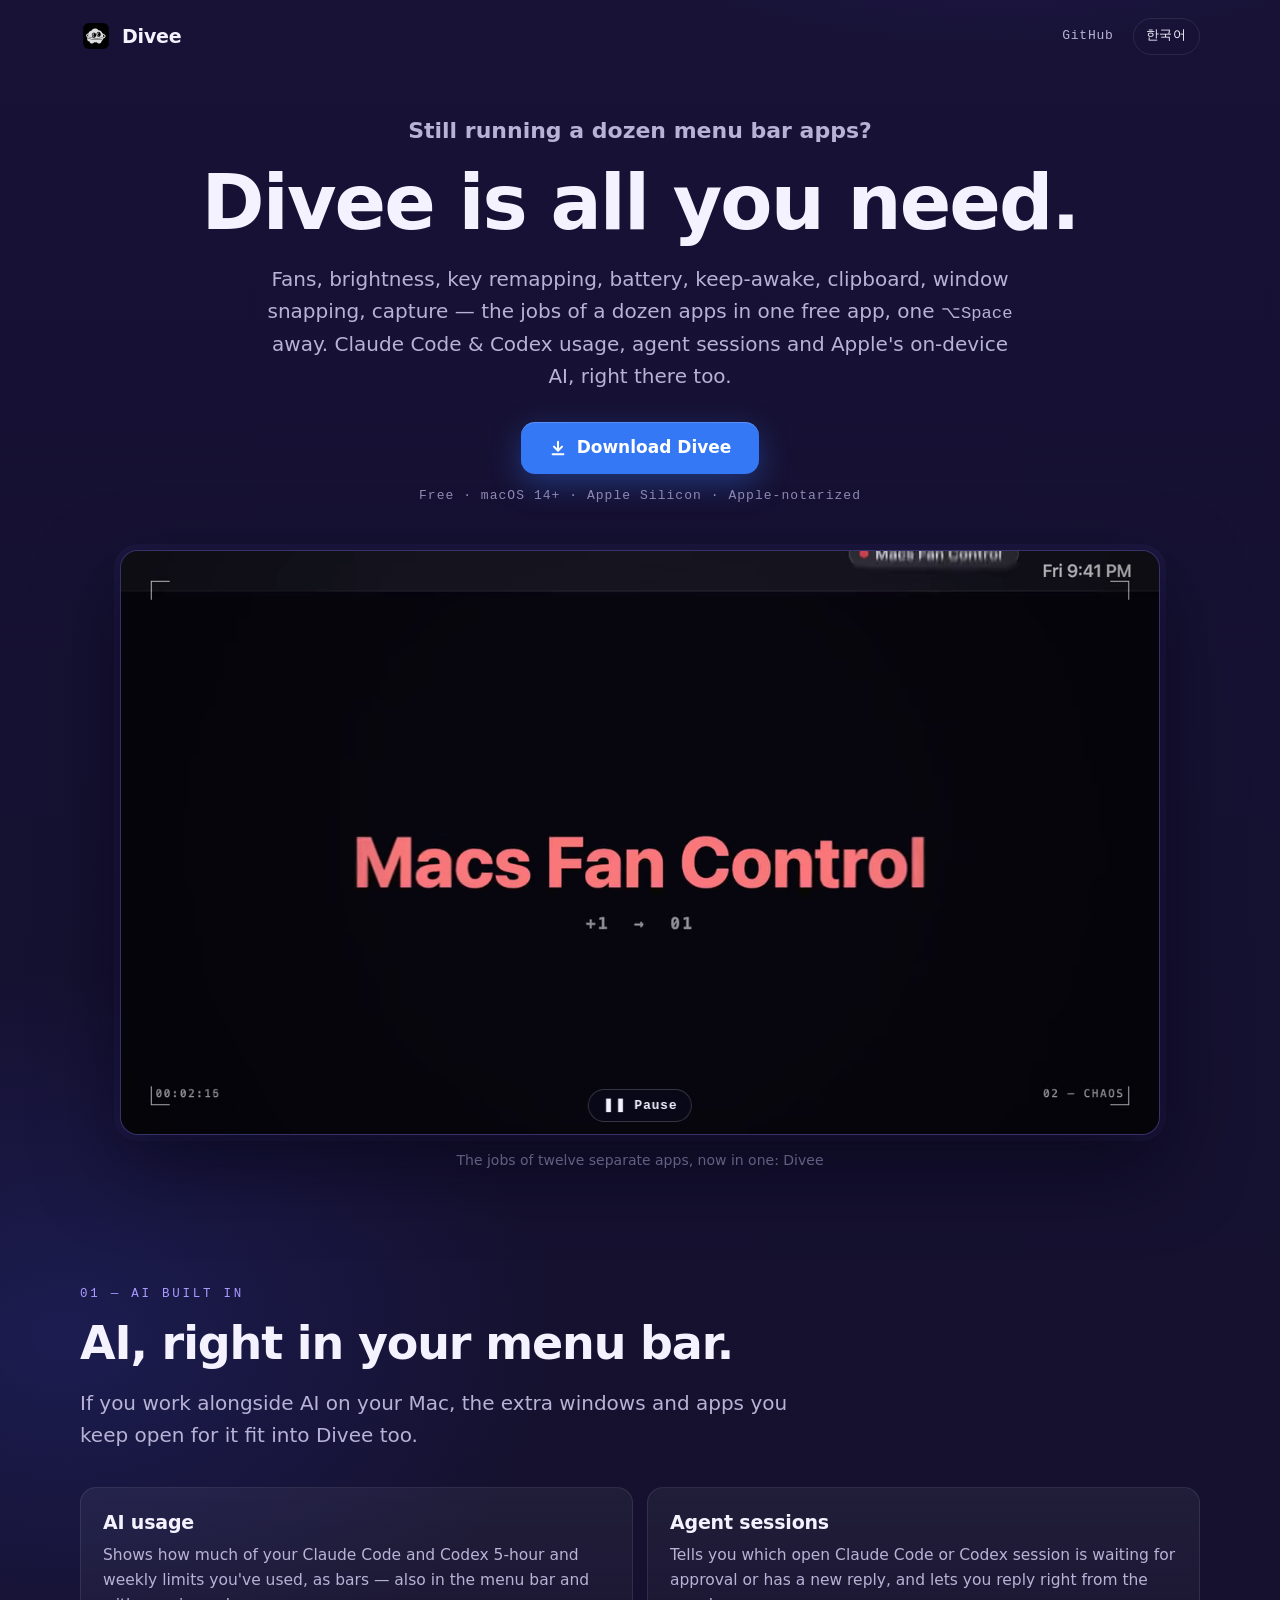
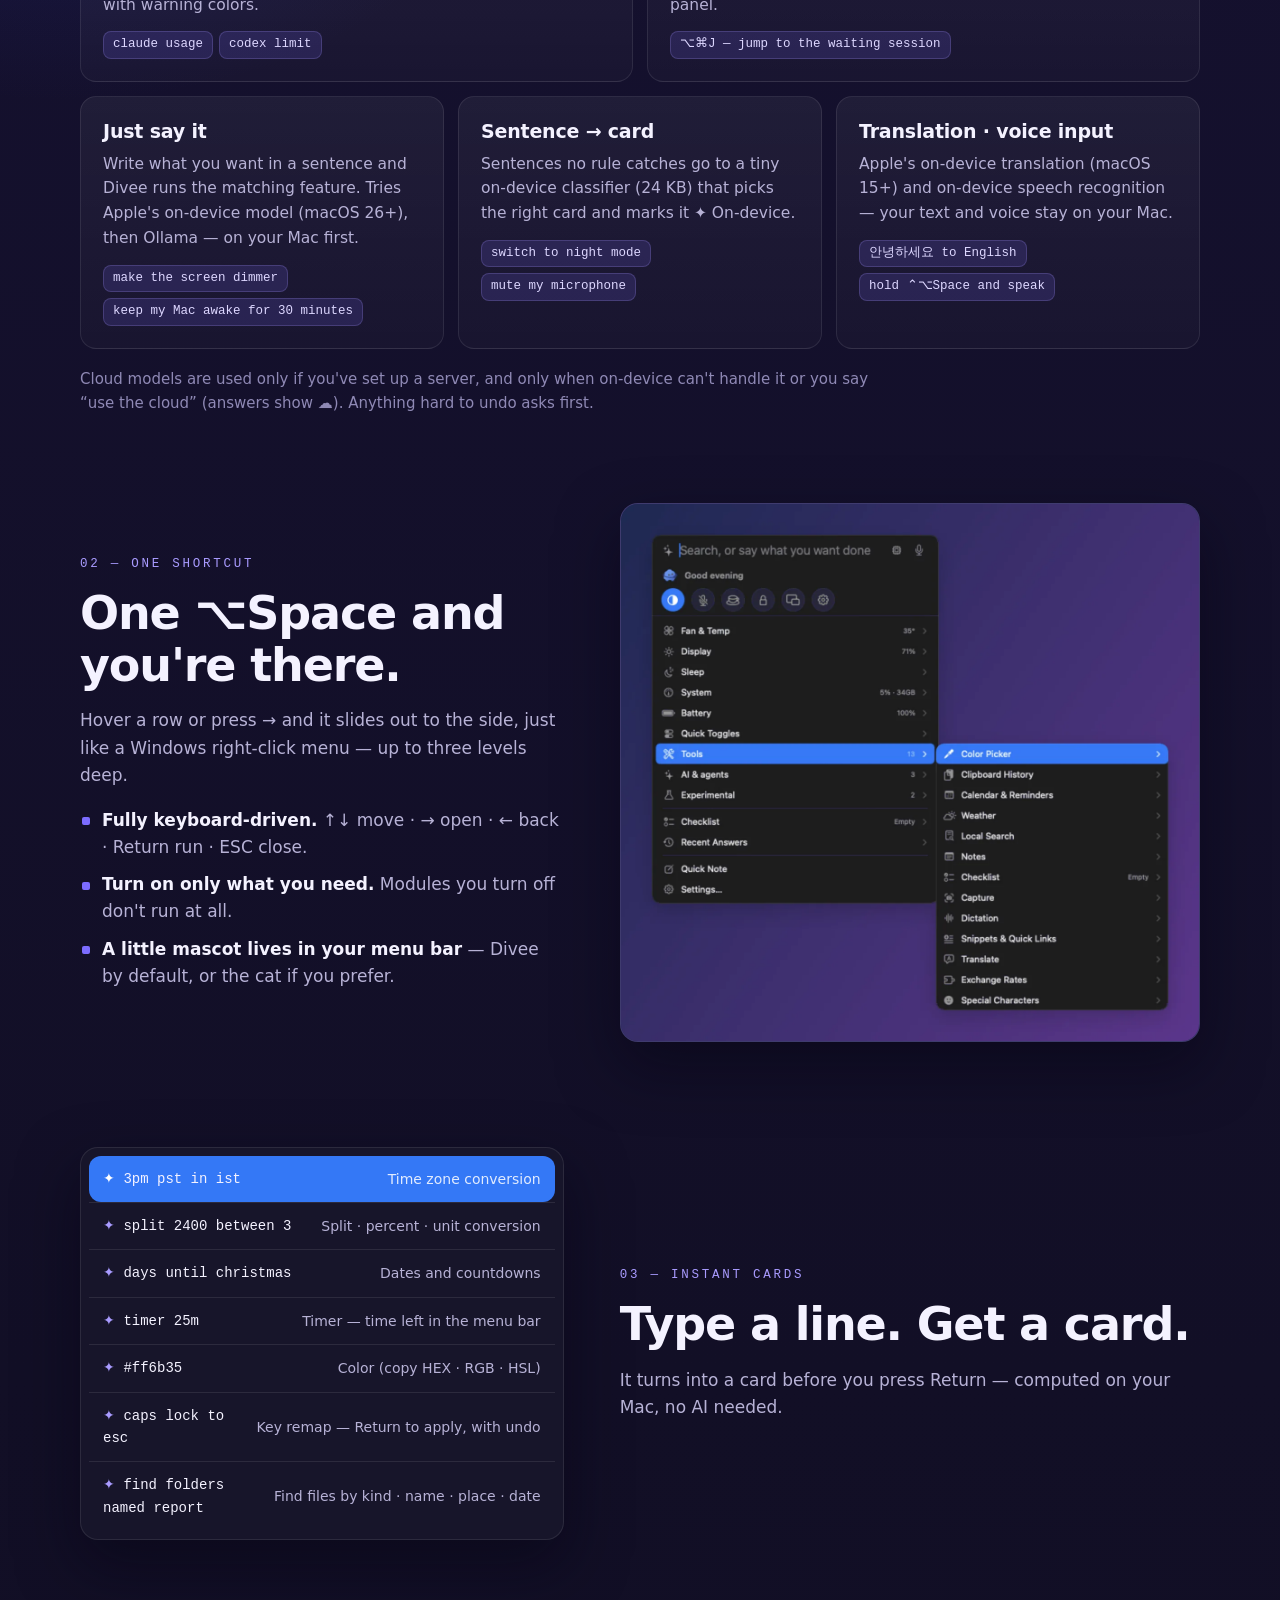
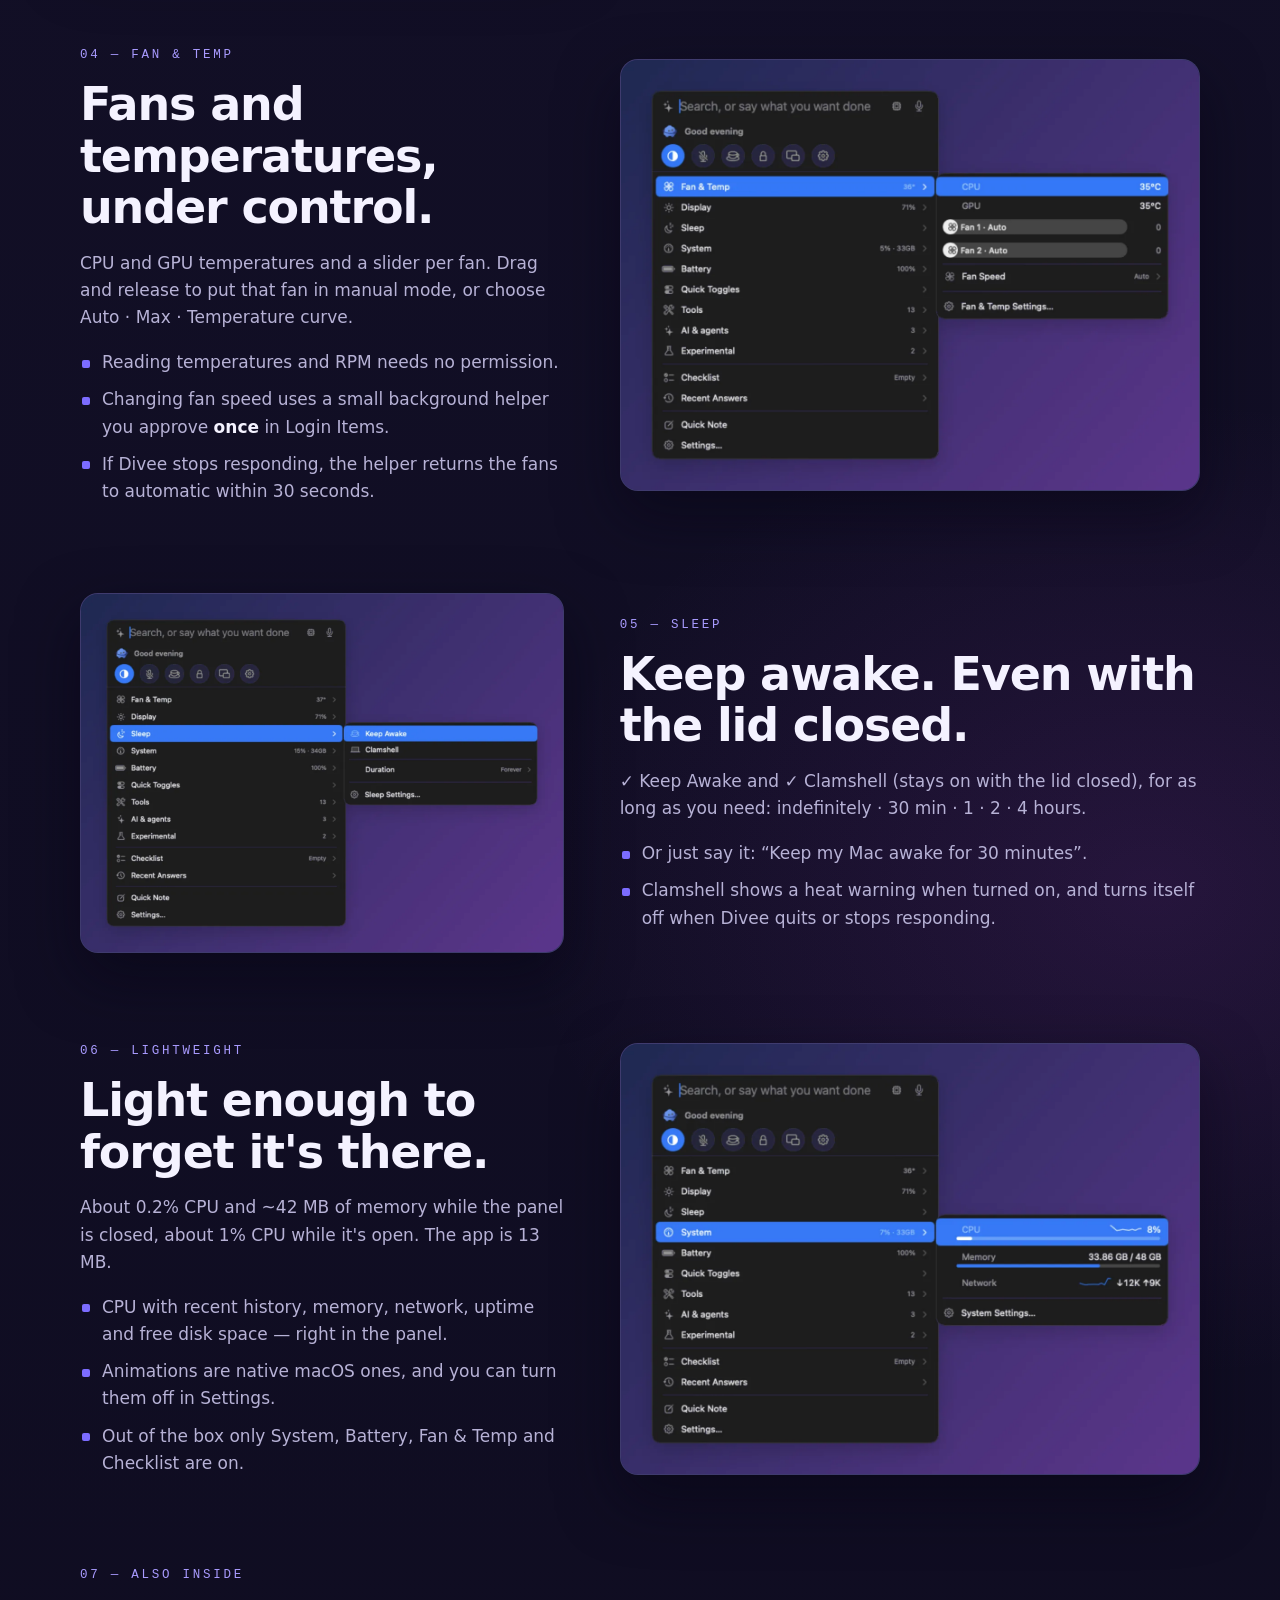
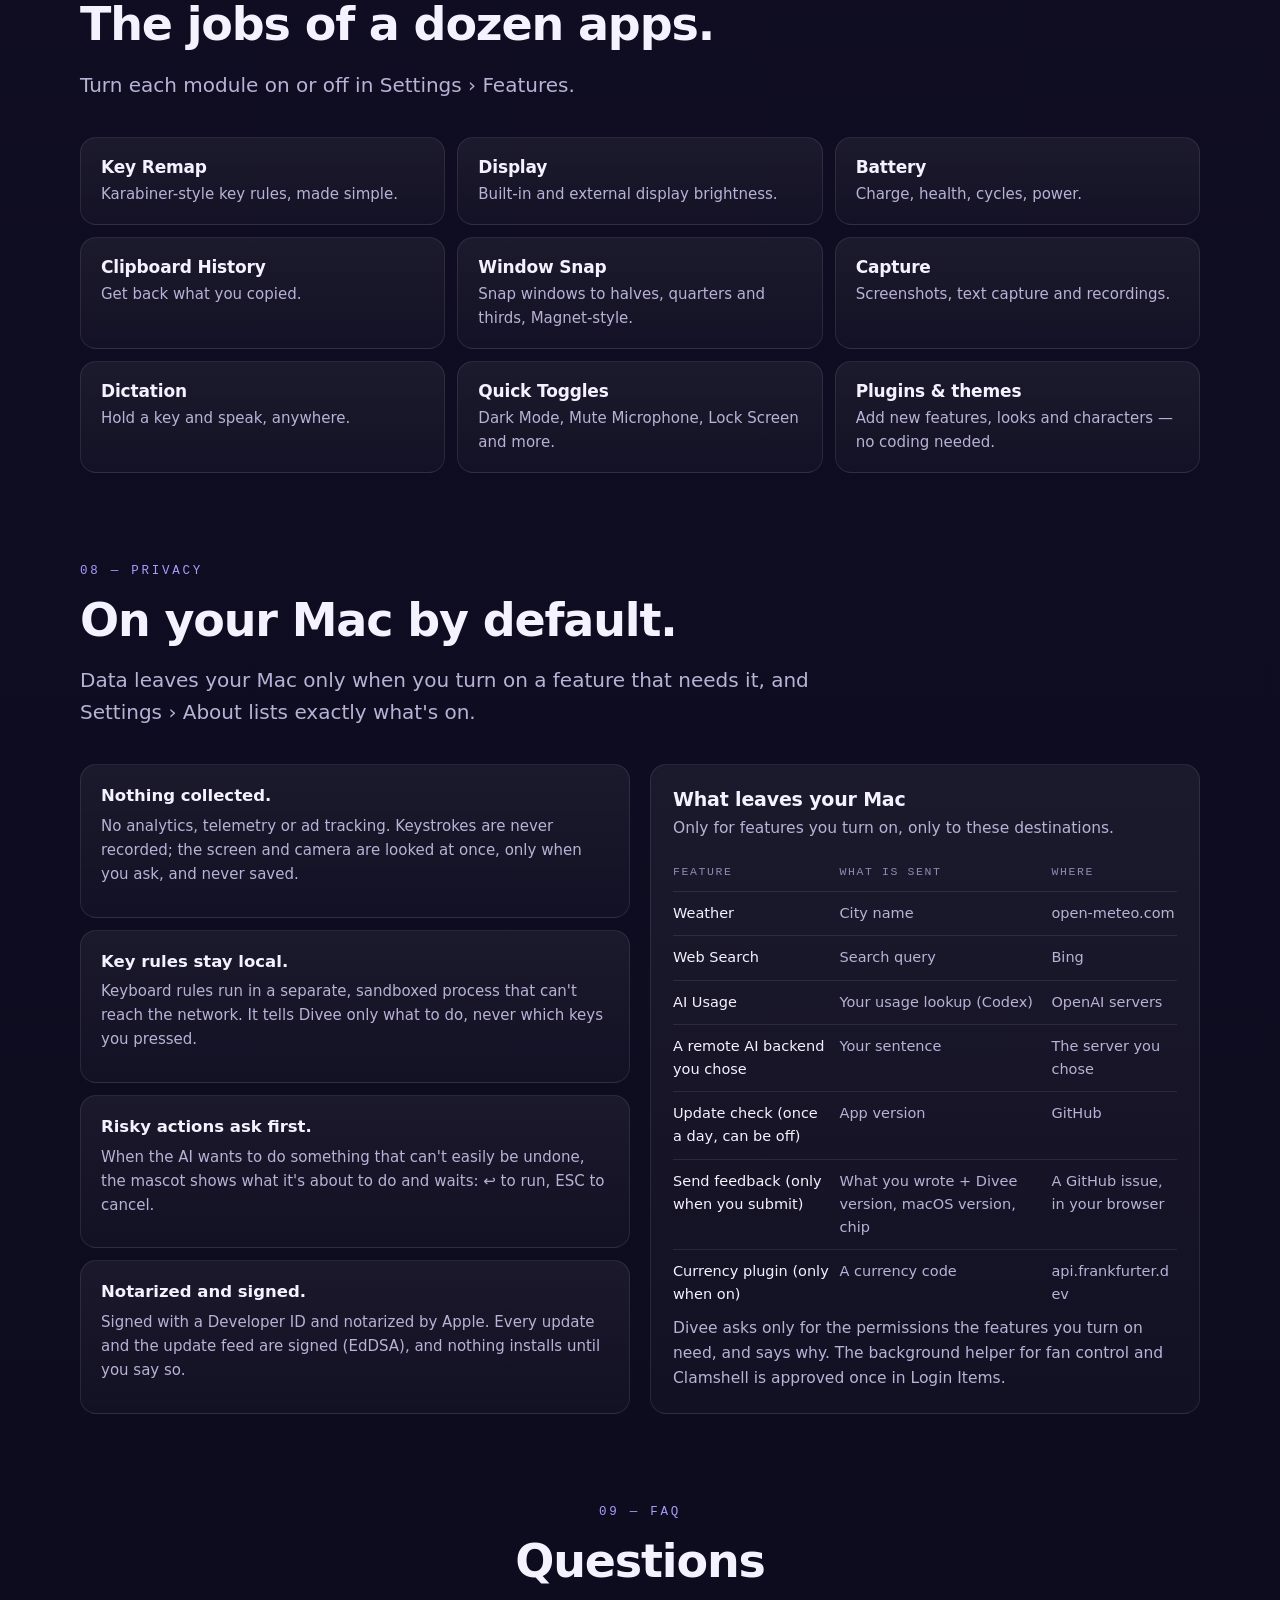
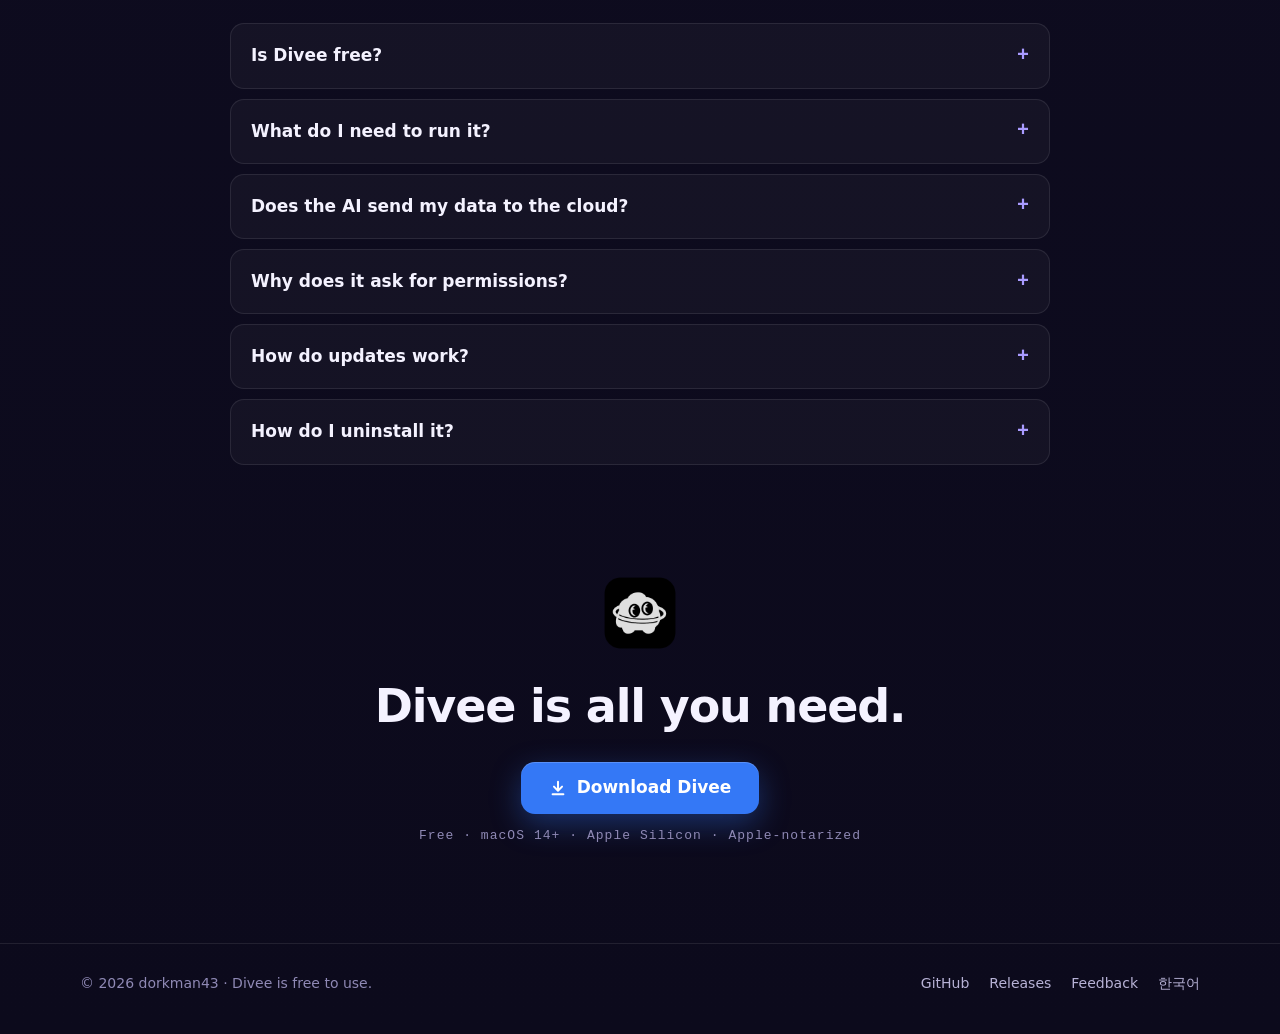
==== index.html @ b29c72eb "Landing page for divee.kr (en + ko)" ====
<!doctype html>
<html lang="en">
<head>
<meta charset="utf-8">
<meta name="viewport" content="width=device-width, initial-scale=1">
<title>Divee — A dozen menu bar apps in one free Mac app</title>
<meta name="description" content="Fans, brightness, key remapping, battery, keep-awake, clipboard, window snapping and capture in one free macOS menu bar app — plus Claude Code &amp; Codex usage, agent sessions and on-device AI. One ⌥Space away.">
<meta name="theme-color" content="#120f26">
<meta name="color-scheme" content="dark">
<link rel="canonical" href="https://divee.kr/">
<link rel="alternate" hreflang="en" href="https://divee.kr/">
<link rel="alternate" hreflang="ko" href="https://divee.kr/ko/">
<link rel="alternate" hreflang="x-default" href="https://divee.kr/">
<link rel="icon" type="image/png" href="assets/icon.png">
<link rel="apple-touch-icon" href="assets/icon.png">
<meta property="og:type" content="website">
<meta property="og:site_name" content="Divee">
<meta property="og:locale" content="en_US">
<meta property="og:locale:alternate" content="ko_KR">
<meta property="og:url" content="https://divee.kr/">
<meta property="og:title" content="Divee — A dozen menu bar apps in one free Mac app">
<meta property="og:description" content="Still running a dozen menu bar apps? Divee is all you need. Free · macOS 14+ · ⌥Space">
<meta property="og:image" content="https://divee.kr/assets/og-en.jpg">
<meta property="og:image:width" content="1200">
<meta property="og:image:height" content="630">
<meta property="og:image:alt" content="Divee — Divee is all you need. Free · macOS 14+ · ⌥Space">
<meta name="twitter:card" content="summary_large_image">
<meta name="twitter:title" content="Divee — A dozen menu bar apps in one free Mac app">
<meta name="twitter:description" content="Still running a dozen menu bar apps? Divee is all you need. Free · macOS 14+ · ⌥Space">
<meta name="twitter:image" content="https://divee.kr/assets/og-en.jpg">
<link rel="stylesheet" href="assets/style.css">
</head>
<body>
<a class="skip" href="#main">Skip to content</a>

<header class="site-header">
  <div class="wrap">
    <a class="brand" href="./" aria-label="Divee home">
      <img src="assets/icon.png" width="32" height="32" alt="">
      <span>Divee</span>
    </a>
    <nav class="header-links" aria-label="Site">
      <a href="https://github.com/dorkman43/divee">GitHub</a>
      <a class="lang" href="ko/" hreflang="ko" lang="ko">한국어</a>
    </nav>
  </div>
</header>

<main id="main">

  <section class="hero" aria-labelledby="hero-title">
    <div class="wrap">
      <p class="hero-q">Still running a dozen menu bar apps?</p>
      <h1 id="hero-title">Divee is all you need.</h1>
      <p class="lede">Fans, brightness, key remapping, battery, keep-awake, clipboard, window snapping, capture — the jobs of a dozen apps in one free app, one <kbd>⌥Space</kbd> away. Claude Code &amp; Codex usage, agent sessions and Apple's on-device AI, right there too.</p>
      <div class="cta">
        <a class="btn" href="https://github.com/dorkman43/divee/releases/latest/download/Divee.dmg">
          <svg viewBox="0 0 20 20" fill="none" stroke="currentColor" stroke-width="2.2" stroke-linecap="round" stroke-linejoin="round" aria-hidden="true"><path d="M10 3v10M5.5 8.5 10 13l4.5-4.5M4 17h12"/></svg>
          Download Divee
        </a>
        <p class="note">Free · macOS 14+ · Apple Silicon · Apple-notarized</p>
      </div>

      <div class="reel">
        <video autoplay muted loop playsinline preload="auto" width="1280" height="720" poster="assets/poster-en.jpg" aria-label="20-second reel: from a menu bar crammed with twelve apps to Divee — panel, AI usage, agent sessions, on-device AI, translation, key remapping, window snapping">
          <source src="assets/reel-en.webm" type="video/webm">
        </video>
        <button class="reel-toggle" type="button" hidden data-play="Play" data-pause="Pause"><span aria-hidden="true"></span><span></span></button>
      </div>
      <script>
      (function () {
        var r = document.querySelector('.reel'), v = r.querySelector('video'), b = r.querySelector('.reel-toggle');
        var icon = b.children[0], label = b.children[1];
        function show(paused) {
          r.classList.toggle('is-paused', paused);
          icon.textContent = paused ? '▶' : '❚❚';
          label.textContent = paused ? b.dataset.play : b.dataset.pause;
        }
        if (window.matchMedia && matchMedia('(prefers-reduced-motion: reduce)').matches) {
          v.autoplay = false; v.removeAttribute('autoplay'); v.preload = 'metadata'; v.pause();
          show(true);
        } else {
          show(false);
        }
        b.hidden = false;
        b.addEventListener('click', function () { if (v.paused) { v.play(); } else { v.pause(); } });
        v.addEventListener('play', function () { show(false); });
        v.addEventListener('pause', function () { show(true); });
      })();
      </script>
      <p class="reel-caption">The jobs of twelve separate apps, now in one: Divee</p>
    </div>
  </section>

  <section class="section" id="ai" aria-labelledby="ai-title">
    <div class="wrap">
      <div class="section-head">
        <span class="label">01 — AI built in</span>
        <h2 id="ai-title">AI, right in your menu bar.</h2>
        <p class="lede">If you work alongside AI on your Mac, the extra windows and apps you keep open for it fit into Divee too.</p>
      </div>
      <div class="ai-grid">
        <article class="card">
          <h3>AI usage</h3>
          <p>Shows how much of your Claude Code and Codex 5-hour and weekly limits you've used, as bars — also in the menu bar and with warning colors.</p>
          <div class="try"><code class="chip">claude usage</code><code class="chip">codex limit</code></div>
        </article>
        <article class="card">
          <h3>Agent sessions</h3>
          <p>Tells you which open Claude Code or Codex session is waiting for approval or has a new reply, and lets you reply right from the panel.</p>
          <div class="try"><span class="chip">⌥⌘J — jump to the waiting session</span></div>
        </article>
        <article class="card">
          <h3>Just say it</h3>
          <p>Write what you want in a sentence and Divee runs the matching feature. Tries Apple's on-device model (macOS 26+), then Ollama — on your Mac first.</p>
          <div class="try"><code class="chip">make the screen dimmer</code><code class="chip">keep my Mac awake for 30 minutes</code></div>
        </article>
        <article class="card">
          <h3>Sentence → card</h3>
          <p>Sentences no rule catches go to a tiny on-device classifier (24 KB) that picks the right card and marks it ✦ On-device.</p>
          <div class="try"><code class="chip">switch to night mode</code><code class="chip">mute my microphone</code></div>
        </article>
        <article class="card">
          <h3>Translation · voice input</h3>
          <p>Apple's on-device translation (macOS 15+) and on-device speech recognition — your text and voice stay on your Mac.</p>
          <div class="try"><code class="chip" lang="ko">안녕하세요 to English</code><span class="chip">hold ⌃⌥Space and speak</span></div>
        </article>
      </div>
      <p class="ai-note">Cloud models are used only if you've set up a server, and only when on-device can't handle it or you say “use the cloud” (answers show ☁︎). Anything hard to undo asks first.</p>
    </div>
  </section>

  <section class="section-features" aria-label="Features">
    <div class="wrap">

      <article class="feature" id="panel">
        <div class="feature-text">
          <span class="label">02 — One shortcut</span>
          <h2>One ⌥Space and you're there.</h2>
          <p>Hover a row or press → and it slides out to the side, just like a Windows right-click menu — up to three levels deep.</p>
          <ul>
            <li><strong>Fully keyboard-driven.</strong> ↑↓ move · → open · ← back · Return run · ESC close.</li>
            <li><strong>Turn on only what you need.</strong> Modules you turn off don't run at all.</li>
            <li><strong>A little mascot lives in your menu bar</strong> — Divee by default, or the cat if you prefer.</li>
          </ul>
        </div>
        <figure class="shot">
          <img src="assets/shots/en/cascade-tools.webp" width="1280" height="1188" loading="lazy" decoding="async" alt="The Divee panel: a search field, a row of quick toggles, and a list of modules, with the Tools group slid out to the side showing Color Picker, Clipboard History, Calendar &amp; Reminders, Capture, Dictation, Translate and more">
        </figure>
      </article>

      <article class="feature flip" id="cards">
        <div class="feature-text">
          <span class="label">03 — Instant cards</span>
          <h2>Type a line. Get a card.</h2>
          <p>It turns into a card before you press Return — computed on your Mac, no AI needed.</p>
        </div>
        <ul class="console" aria-label="Examples of typed lines and the cards they become">
          <li class="console-row"><span class="in">3pm pst in ist</span><span class="out">Time zone conversion</span></li>
          <li class="console-row"><span class="in">split 2400 between 3</span><span class="out">Split · percent · unit conversion</span></li>
          <li class="console-row"><span class="in">days until christmas</span><span class="out">Dates and countdowns</span></li>
          <li class="console-row"><span class="in">timer 25m</span><span class="out">Timer — time left in the menu bar</span></li>
          <li class="console-row"><span class="in">#ff6b35</span><span class="out">Color (copy HEX · RGB · HSL)</span></li>
          <li class="console-row"><span class="in">caps lock to esc</span><span class="out">Key remap — Return to apply, with undo</span></li>
          <li class="console-row"><span class="in">find folders named report</span><span class="out">Find files by kind · name · place · date</span></li>
        </ul>
      </article>

      <article class="feature" id="fans">
        <div class="feature-text">
          <span class="label">04 — Fan &amp; Temp</span>
          <h2>Fans and temperatures, under control.</h2>
          <p>CPU and GPU temperatures and a slider per fan. Drag and release to put that fan in manual mode, or choose Auto · Max · Temperature curve.</p>
          <ul>
            <li>Reading temperatures and RPM needs no permission.</li>
            <li>Changing fan speed uses a small background helper you approve <strong>once</strong> in Login Items.</li>
            <li>If Divee stops responding, the helper returns the fans to automatic within 30 seconds.</li>
          </ul>
        </div>
        <figure class="shot">
          <img src="assets/shots/en/hero-fan.webp" width="1280" height="952" loading="lazy" decoding="async" alt="Fan &amp; Temp flyout: CPU and GPU at 35°C, a slider for Fan 1 and Fan 2, and a Fan Speed menu set to Auto">
        </figure>
      </article>

      <article class="feature flip" id="sleep">
        <div class="feature-text">
          <span class="label">05 — Sleep</span>
          <h2>Keep awake. Even with the lid closed.</h2>
          <p>✓ Keep Awake and ✓ Clamshell (stays on with the lid closed), for as long as you need: indefinitely · 30 min · 1 · 2 · 4 hours.</p>
          <ul>
            <li>Or just say it: “Keep my Mac awake for 30 minutes”.</li>
            <li>Clamshell shows a heat warning when turned on, and turns itself off when Divee quits or stops responding.</li>
          </ul>
        </div>
        <figure class="shot">
          <img src="assets/shots/en/sleep.webp" width="1280" height="952" loading="lazy" decoding="async" alt="Sleep flyout with Keep Awake, Clamshell and a Duration menu">
        </figure>
      </article>

      <article class="feature" id="light">
        <div class="feature-text">
          <span class="label">06 — Lightweight</span>
          <h2>Light enough to forget it's there.</h2>
          <p>About 0.2% CPU and ~42 MB of memory while the panel is closed, about 1% CPU while it's open. The app is 13 MB.</p>
          <ul>
            <li>CPU with recent history, memory, network, uptime and free disk space — right in the panel.</li>
            <li>Animations are native macOS ones, and you can turn them off in Settings.</li>
            <li>Out of the box only System, Battery, Fan &amp; Temp and Checklist are on.</li>
          </ul>
        </div>
        <figure class="shot">
          <img src="assets/shots/en/system-monitor.webp" width="1280" height="952" loading="lazy" decoding="async" alt="System flyout: CPU bar with a sparkline, memory bar, and network graph with download and upload speed">
        </figure>
      </article>

    </div>
  </section>

  <section class="section" id="more" aria-labelledby="more-title">
    <div class="wrap">
      <div class="section-head">
        <span class="label">07 — Also inside</span>
        <h2 id="more-title">The jobs of a dozen apps.</h2>
        <p class="lede">Turn each module on or off in Settings › Features.</p>
      </div>
      <div class="mini-grid">
        <div class="card"><h3>Key Remap</h3><p>Karabiner-style key rules, made simple.</p></div>
        <div class="card"><h3>Display</h3><p>Built-in and external display brightness.</p></div>
        <div class="card"><h3>Battery</h3><p>Charge, health, cycles, power.</p></div>
        <div class="card"><h3>Clipboard History</h3><p>Get back what you copied.</p></div>
        <div class="card"><h3>Window Snap</h3><p>Snap windows to halves, quarters and thirds, Magnet-style.</p></div>
        <div class="card"><h3>Capture</h3><p>Screenshots, text capture and recordings.</p></div>
        <div class="card"><h3>Dictation</h3><p>Hold a key and speak, anywhere.</p></div>
        <div class="card"><h3>Quick Toggles</h3><p>Dark Mode, Mute Microphone, Lock Screen and more.</p></div>
        <div class="card"><h3>Plugins &amp; themes</h3><p>Add new features, looks and characters — no coding needed.</p></div>
      </div>
    </div>
  </section>

  <section class="section" id="privacy" aria-labelledby="privacy-title">
    <div class="wrap">
      <div class="section-head">
        <span class="label">08 — Privacy</span>
        <h2 id="privacy-title">On your Mac by default.</h2>
        <p class="lede">Data leaves your Mac only when you turn on a feature that needs it, and Settings › About lists exactly what's on.</p>
      </div>
      <div class="privacy-grid">
        <ul class="promises">
          <li class="card"><strong>Nothing collected.</strong><span>No analytics, telemetry or ad tracking. Keystrokes are never recorded; the screen and camera are looked at once, only when you ask, and never saved.</span></li>
          <li class="card"><strong>Key rules stay local.</strong><span>Keyboard rules run in a separate, sandboxed process that can't reach the network. It tells Divee only what to do, never which keys you pressed.</span></li>
          <li class="card"><strong>Risky actions ask first.</strong><span>When the AI wants to do something that can't easily be undone, the mascot shows what it's about to do and waits: ↩ to run, ESC to cancel.</span></li>
          <li class="card"><strong>Notarized and signed.</strong><span>Signed with a Developer ID and notarized by Apple. Every update and the update feed are signed (EdDSA), and nothing installs until you say so.</span></li>
        </ul>
        <div class="card table-card">
          <h3>What leaves your Mac</h3>
          <p class="muted">Only for features you turn on, only to these destinations.</p>
          <table>
            <thead><tr><th scope="col">Feature</th><th scope="col">What is sent</th><th scope="col">Where</th></tr></thead>
            <tbody>
              <tr><td>Weather</td><td>City name</td><td>open-meteo.com</td></tr>
              <tr><td>Web Search</td><td>Search query</td><td>Bing</td></tr>
              <tr><td>AI Usage</td><td>Your usage lookup (Codex)</td><td>OpenAI servers</td></tr>
              <tr><td>A remote AI backend you chose</td><td>Your sentence</td><td>The server you chose</td></tr>
              <tr><td>Update check (once a day, can be off)</td><td>App version</td><td>GitHub</td></tr>
              <tr><td>Send feedback (only when you submit)</td><td>What you wrote + Divee version, macOS version, chip</td><td>A GitHub issue, in your browser</td></tr>
              <tr><td>Currency plugin (only when on)</td><td>A currency code</td><td>api.frankfurter.dev</td></tr>
            </tbody>
          </table>
          <p class="perm-note">Divee asks only for the permissions the features you turn on need, and says why. The background helper for fan control and Clamshell is approved once in Login Items.</p>
        </div>
      </div>
    </div>
  </section>

  <section class="section" id="faq" aria-labelledby="faq-title">
    <div class="wrap">
      <div class="section-head center">
        <span class="label">09 — FAQ</span>
        <h2 id="faq-title">Questions</h2>
      </div>
      <div class="faq">
        <details>
          <summary>Is Divee free?</summary>
          <div><p>Yes. Divee is free to use.</p></div>
        </details>
        <details>
          <summary>What do I need to run it?</summary>
          <div><p>macOS 14 Sonoma or later on an Apple Silicon Mac (M1 or later). A few features need newer macOS: Apple's on-device model needs macOS 26, and on-device translation needs macOS 15.</p></div>
        </details>
        <details>
          <summary>Does the AI send my data to the cloud?</summary>
          <div><p>Not by default. The AI is local-first: Apple's on-device model, then Ollama, both on your Mac. It hands off to a server only if you've chosen one, and only when it's needed or you say “use the cloud” — those answers are marked ☁︎.</p></div>
        </details>
        <details>
          <summary>Why does it ask for permissions?</summary>
          <div><p>Only the features you turn on ask, and they say why — for example, Accessibility for key remap cards and Window Snap, or Screen Recording for Capture. Fan control and Clamshell use a background helper you approve once in System Settings › General › Login Items.</p></div>
        </details>
        <details>
          <summary>How do updates work?</summary>
          <div><p>Divee checks once a day (you can turn it off in Settings › About). When a new version is out, a small dot appears on the menu bar mascot — nothing installs until you click Install.</p></div>
        </details>
        <details>
          <summary>How do I uninstall it?</summary>
          <div><p>If you used fan control or Clamshell, click Remove Helper in Settings › Fan &amp; Temp first — it restores your fan and sleep settings. Then quit Divee and move it to the Trash.</p></div>
        </details>
      </div>
    </div>
  </section>

  <section class="final" aria-labelledby="final-title">
    <div class="wrap">
      <img src="assets/icon.png" width="88" height="88" loading="lazy" decoding="async" alt="">
      <h2 id="final-title">Divee is all you need.</h2>
      <div class="cta">
        <a class="btn" href="https://github.com/dorkman43/divee/releases/latest/download/Divee.dmg">
          <svg viewBox="0 0 20 20" fill="none" stroke="currentColor" stroke-width="2.2" stroke-linecap="round" stroke-linejoin="round" aria-hidden="true"><path d="M10 3v10M5.5 8.5 10 13l4.5-4.5M4 17h12"/></svg>
          Download Divee
        </a>
        <p class="note">Free · macOS 14+ · Apple Silicon · Apple-notarized</p>
      </div>
    </div>
  </section>

</main>

<footer class="site-footer">
  <div class="wrap">
    <p>© 2026 dorkman43 · Divee is free to use.</p>
    <nav aria-label="Footer">
      <a href="https://github.com/dorkman43/divee">GitHub</a>
      <a href="https://github.com/dorkman43/divee/releases">Releases</a>
      <a href="https://github.com/dorkman43/divee/issues">Feedback</a>
      <a href="ko/" hreflang="ko" lang="ko">한국어</a>
    </nav>
  </div>
</footer>
</body>
</html>
---- assets/style.css ----
/* Divee landing — one dark brand theme, independent of OS color scheme */
:root {
  color-scheme: dark;
  --bg: #120f26;
  --bg-deep: #0c0a1c;
  --panel: #1c1a2e;
  --panel-2: #23203a;
  --line: rgba(255, 255, 255, 0.09);
  --text: #f4f2ff;
  --muted: #b7b2d6;
  --dim: #8f89b5;
  --accent: #a99bff;
  --accent-2: #7c6cff;
  --blue: #3478f6;
  --blue-hover: #4a88ff;
  --radius: 18px;
  --max: 1120px;
  --gutter: 16px;
  --sans: -apple-system, BlinkMacSystemFont, "SF Pro Display", "Inter", "Segoe UI",
    "Apple SD Gothic Neo", "Noto Sans KR", "Malgun Gothic", system-ui, sans-serif;
  --mono: ui-monospace, "SF Mono", SFMono-Regular, Menlo, Consolas, monospace;
}

*, *::before, *::after { box-sizing: border-box; }

html {
  background: var(--bg-deep);
  -webkit-text-size-adjust: 100%;
  scroll-behavior: smooth;
}
@media (prefers-reduced-motion: reduce) { html { scroll-behavior: auto; } }

body {
  margin: 0;
  min-height: 100vh;
  color: var(--text);
  background-color: var(--bg);
  background-image:
    radial-gradient(900px 600px at 78% -5%, rgba(124, 92, 255, 0.32), transparent 70%),
    radial-gradient(700px 520px at 5% 18%, rgba(52, 70, 200, 0.22), transparent 70%),
    radial-gradient(900px 700px at 90% 55%, rgba(150, 60, 190, 0.16), transparent 70%),
    linear-gradient(180deg, #171236 0%, var(--bg) 40%, var(--bg-deep) 100%);
  background-repeat: no-repeat;
  font-family: var(--sans);
  font-size: 17px;
  line-height: 1.6;
  -webkit-font-smoothing: antialiased;
  overflow-x: hidden;
}
:lang(ko) body, body:lang(ko) { word-break: keep-all; overflow-wrap: anywhere; }

img, video { max-width: 100%; height: auto; display: block; }
a { color: var(--accent); }
a:hover { color: #c9c0ff; }
:focus-visible { outline: 2px solid var(--accent); outline-offset: 3px; border-radius: 6px; }

code, kbd {
  font-family: var(--mono);
  font-size: 0.86em;
}

.skip {
  position: absolute; left: -9999px; top: 8px;
  background: var(--text); color: var(--bg); padding: 8px 12px; border-radius: 8px; z-index: 10;
}
.skip:focus { left: 8px; }

.wrap {
  width: 100%;
  max-width: calc(var(--max) + var(--gutter) * 2);
  margin: 0 auto;
  padding: 0 var(--gutter);
}
@media (min-width: 720px) { :root { --gutter: 32px; } }

/* ---------- header ---------- */
.site-header .wrap {
  display: flex; align-items: center; justify-content: space-between;
  gap: 12px; padding-top: 18px; padding-bottom: 18px;
}
.brand {
  display: inline-flex; align-items: center; gap: 10px;
  color: var(--text); text-decoration: none; font-weight: 700; font-size: 19px; letter-spacing: -0.01em;
}
.brand img { width: 32px; height: 32px; border-radius: 8px; }
.brand:hover { color: var(--text); }
.header-links { display: flex; align-items: center; gap: 6px; }
.header-links a {
  font-family: var(--mono); font-size: 13px; letter-spacing: 0.06em;
  color: var(--muted); text-decoration: none;
  padding: 7px 12px; border-radius: 999px; border: 1px solid transparent;
}
.header-links a:hover { color: var(--text); border-color: var(--line); }
.header-links .lang { border-color: var(--line); color: var(--text); }

/* ---------- labels & headings ---------- */
.label {
  display: block;
  font-family: var(--mono);
  font-size: 12.5px;
  letter-spacing: 0.22em;
  text-transform: uppercase;
  color: var(--accent);
  margin: 0 0 14px;
}
h1, h2, h3 { margin: 0; letter-spacing: -0.025em; line-height: 1.12; }
h1 { font-size: clamp(40px, 7.4vw, 76px); font-weight: 800; }
h2 { font-size: clamp(30px, 4.6vw, 46px); font-weight: 800; }
h3 { font-size: 19px; font-weight: 700; letter-spacing: -0.01em; line-height: 1.3; }
:lang(ko) h1, :lang(ko) h2 { letter-spacing: -0.035em; line-height: 1.2; }
.lede { color: var(--muted); font-size: clamp(17px, 2vw, 20px); margin: 18px 0 0; }
.muted { color: var(--muted); }

/* ---------- hero ---------- */
.hero { padding: 40px 0 24px; text-align: center; }
.hero .lede { max-width: 760px; margin-left: auto; margin-right: auto; }
.hero-q { color: var(--muted); font-size: clamp(17px, 2.2vw, 22px); font-weight: 600; margin: 0 0 12px; }
.cta { margin-top: 30px; display: flex; flex-direction: column; align-items: center; gap: 12px; }
.btn {
  display: inline-flex; align-items: center; justify-content: center; gap: 10px;
  min-height: 52px; padding: 0 28px;
  background: var(--blue); color: #fff; text-decoration: none;
  font-weight: 700; font-size: 17px; border-radius: 14px;
  box-shadow: 0 10px 30px rgba(52, 120, 246, 0.35), inset 0 1px 0 rgba(255, 255, 255, 0.18);
  transition: background-color 0.15s ease, transform 0.15s ease;
}
.btn:hover { background: var(--blue-hover); color: #fff; }
.btn:active { transform: translateY(1px); }
.btn svg { width: 18px; height: 18px; flex: none; }
.note {
  font-family: var(--mono); font-size: 13px; letter-spacing: 0.08em; color: var(--dim); margin: 0;
}

.reel {
  position: relative;
  margin: 44px auto 0;
  max-width: 1040px;
  border-radius: var(--radius);
  overflow: hidden;
  border: 1px solid rgba(169, 155, 255, 0.22);
  box-shadow: 0 30px 80px rgba(5, 3, 20, 0.6), 0 0 0 6px rgba(124, 108, 255, 0.06);
  background: #1a1440;
  aspect-ratio: 16 / 9;
}
.reel video { width: 100%; height: 100%; object-fit: cover; }
.reel-toggle {
  position: absolute; left: 50%; bottom: 12px; transform: translateX(-50%);
  display: inline-flex; align-items: center; gap: 8px;
  font: 600 13px/1 var(--mono); letter-spacing: 0.06em;
  color: var(--text);
  background: rgba(12, 10, 28, 0.72);
  border: 1px solid rgba(255, 255, 255, 0.18);
  border-radius: 999px;
  padding: 9px 14px;
  cursor: pointer;
  -webkit-backdrop-filter: blur(8px); backdrop-filter: blur(8px);
}
.reel-toggle:hover { background: rgba(12, 10, 28, 0.9); }
.reel-toggle[hidden] { display: none; }
.reel.is-paused .reel-toggle {
  bottom: 50%; transform: translate(-50%, 50%);
  font-size: 15px; padding: 14px 22px; background: rgba(52, 120, 246, 0.92); border-color: transparent;
}
@media (max-width: 559px) {
  .reel { border-radius: 12px; }
  .reel-toggle { bottom: 6px; padding: 6px 11px; font-size: 11.5px; }
  .reel.is-paused .reel-toggle { font-size: 14px; padding: 11px 18px; }
}
.reel-caption { color: var(--dim); font-size: 14px; margin: 14px 0 0; }

/* ---------- sections ---------- */
.section { padding: 88px 0 0; }
.section-head { max-width: 760px; }
.section-head.center { margin: 0 auto; text-align: center; }

.feature {
  display: grid; gap: 32px; align-items: center;
  padding-top: 88px;
}
.feature-text p { color: var(--muted); margin: 16px 0 0; }
.feature-text ul { margin: 18px 0 0; padding: 0; list-style: none; }
.feature-text li {
  position: relative; padding-left: 22px; margin-top: 10px; color: var(--muted);
}
.feature-text li::before {
  content: ""; position: absolute; left: 2px; top: 0.62em;
  width: 8px; height: 8px; border-radius: 2px; background: var(--accent-2);
}
.feature-text li strong { color: var(--text); font-weight: 650; }
.shot {
  margin: 0;
  border-radius: var(--radius);
  overflow: hidden;
  border: 1px solid var(--line);
  box-shadow: 0 24px 60px rgba(5, 3, 20, 0.5);
  background: #2c2860;
}
@media (min-width: 900px) {
  .feature { grid-template-columns: 5fr 6fr; gap: 56px; }
  .feature.flip .feature-text { order: 2; }
}

/* AI cards */
.ai-grid {
  display: grid; gap: 14px; margin-top: 36px;
  grid-template-columns: repeat(auto-fit, minmax(min(100%, 300px), 1fr));
}
@media (min-width: 900px) {
  .ai-grid { grid-template-columns: repeat(6, 1fr); }
  .ai-grid > .card { grid-column: span 2; }
  .ai-grid > .card:nth-child(-n+2) { grid-column: span 3; }
}
.card {
  background: linear-gradient(180deg, rgba(255, 255, 255, 0.055), rgba(255, 255, 255, 0.025));
  border: 1px solid var(--line);
  border-radius: 16px;
  padding: 22px;
}
.card p { color: var(--muted); margin: 8px 0 0; font-size: 15.5px; }
.card .try { margin-top: 14px; display: flex; flex-wrap: wrap; gap: 6px; }
.chip {
  display: inline-block;
  font-family: var(--mono); font-size: 12.5px; line-height: 1.4;
  color: #ddd7ff;
  background: rgba(124, 108, 255, 0.16);
  border: 1px solid rgba(169, 155, 255, 0.22);
  border-radius: 8px;
  padding: 4px 9px;
  max-width: 100%;
  overflow-wrap: anywhere;
}
.ai-note { color: var(--dim); font-size: 15px; margin: 18px 0 0; max-width: 820px; }

/* Instant cards demo */
.console {
  background: #17152a;
  border: 1px solid var(--line);
  border-radius: var(--radius);
  padding: 8px;
  box-shadow: 0 24px 60px rgba(5, 3, 20, 0.5);
}
.console-row {
  display: grid; grid-template-columns: 1fr; gap: 4px;
  padding: 12px 14px; border-radius: 12px;
}
.console-row + .console-row { border-top: 1px solid var(--line); border-radius: 0 0 12px 12px; }
.console-row:first-child { background: var(--blue); }
.console-row:first-child .out { color: rgba(255, 255, 255, 0.85); }
.console .in { font-family: var(--mono); font-size: 14px; color: var(--text); overflow-wrap: anywhere; }
.console .in::before { content: "\2726  "; color: var(--accent); }
.console-row:first-child .in::before { color: #fff; }
.console .out { font-size: 14px; color: var(--muted); }
@media (min-width: 560px) {
  .console-row { grid-template-columns: minmax(0, 1fr) auto; align-items: center; gap: 16px; }
  .console .out { text-align: right; }
}

/* also inside */
.mini-grid {
  display: grid; gap: 12px; margin-top: 36px;
  grid-template-columns: repeat(auto-fit, minmax(min(100%, 300px), 1fr));
}
.mini-grid .card { padding: 18px 20px; }
.mini-grid h3 { font-size: 17px; }
.mini-grid p { font-size: 15px; margin-top: 4px; }

/* privacy */
.privacy-grid { display: grid; gap: 16px; margin-top: 36px; }
@media (min-width: 900px) { .privacy-grid { grid-template-columns: 1fr 1fr; gap: 20px; } }
.promises { list-style: none; margin: 0; padding: 0; display: grid; gap: 12px; }
.promises li { padding: 18px 20px; }
.promises strong { display: block; color: var(--text); font-size: 16.5px; }
.promises span { display: block; color: var(--muted); font-size: 15px; margin-top: 4px; }
.table-card { padding: 22px 22px 10px; }
.table-card h3 { margin-bottom: 4px; }
.table-card > p { margin: 0 0 12px; }
table { width: 100%; border-collapse: collapse; font-size: 14.5px; }
th, td { text-align: left; padding: 10px 10px 10px 0; border-top: 1px solid var(--line); vertical-align: top; }
th { font-family: var(--mono); font-size: 11.5px; letter-spacing: 0.14em; text-transform: uppercase; color: var(--dim); font-weight: 500; border-top: 0; }
td { color: var(--muted); }
td:first-child { color: var(--text); }
td:last-child { padding-right: 0; overflow-wrap: anywhere; }
@media (max-width: 559px) {
  table thead { position: absolute; width: 1px; height: 1px; overflow: hidden; clip: rect(0 0 0 0); }
  table, tbody, tr { display: block; }
  tr { border-top: 1px solid var(--line); padding: 10px 0; }
  th, td { border: 0; padding: 0; }
  td { display: inline; }
  td:first-child { display: block; font-weight: 600; margin-bottom: 2px; }
  td:last-child::before { content: " \2192  "; color: var(--dim); }
}
.perm-note { color: var(--dim); font-size: 14.5px; margin: 14px 0 12px; }

/* faq */
.faq { max-width: 820px; margin: 36px auto 0; display: grid; gap: 10px; }
.faq details {
  background: rgba(255, 255, 255, 0.035);
  border: 1px solid var(--line);
  border-radius: 14px;
}
.faq summary {
  cursor: pointer; list-style: none;
  padding: 18px 52px 18px 20px; position: relative;
  font-weight: 650; font-size: 17px;
}
.faq summary::-webkit-details-marker { display: none; }
.faq summary::after {
  content: "+"; position: absolute; right: 20px; top: 50%; transform: translateY(-50%);
  font-family: var(--mono); font-size: 20px; color: var(--accent);
}
.faq details[open] summary::after { content: "\2212"; }
.faq details > div { padding: 0 20px 18px; color: var(--muted); }
.faq details > div p { margin: 0; }
.faq details > div p + p { margin-top: 10px; }

/* final cta */
.final { text-align: center; padding: 104px 0 24px; }
.final img { width: 88px; height: 88px; border-radius: 20px; margin: 0 auto 24px; }

/* footer */
.site-footer { margin-top: 72px; border-top: 1px solid var(--line); }
.site-footer .wrap {
  display: flex; flex-wrap: wrap; align-items: center; justify-content: space-between;
  gap: 14px 24px; padding-top: 28px; padding-bottom: 40px;
  color: var(--dim); font-size: 14px;
}
.site-footer nav { display: flex; flex-wrap: wrap; gap: 6px 20px; }
.site-footer a { color: var(--muted); text-decoration: none; }
.site-footer a:hover { color: var(--text); text-decoration: underline; }
.site-footer p { margin: 0; }

/* Korean: wide tracking on mono labels splits Hangul syllables apart */
:lang(ko) .label, :lang(ko) .note { letter-spacing: 0.06em; }
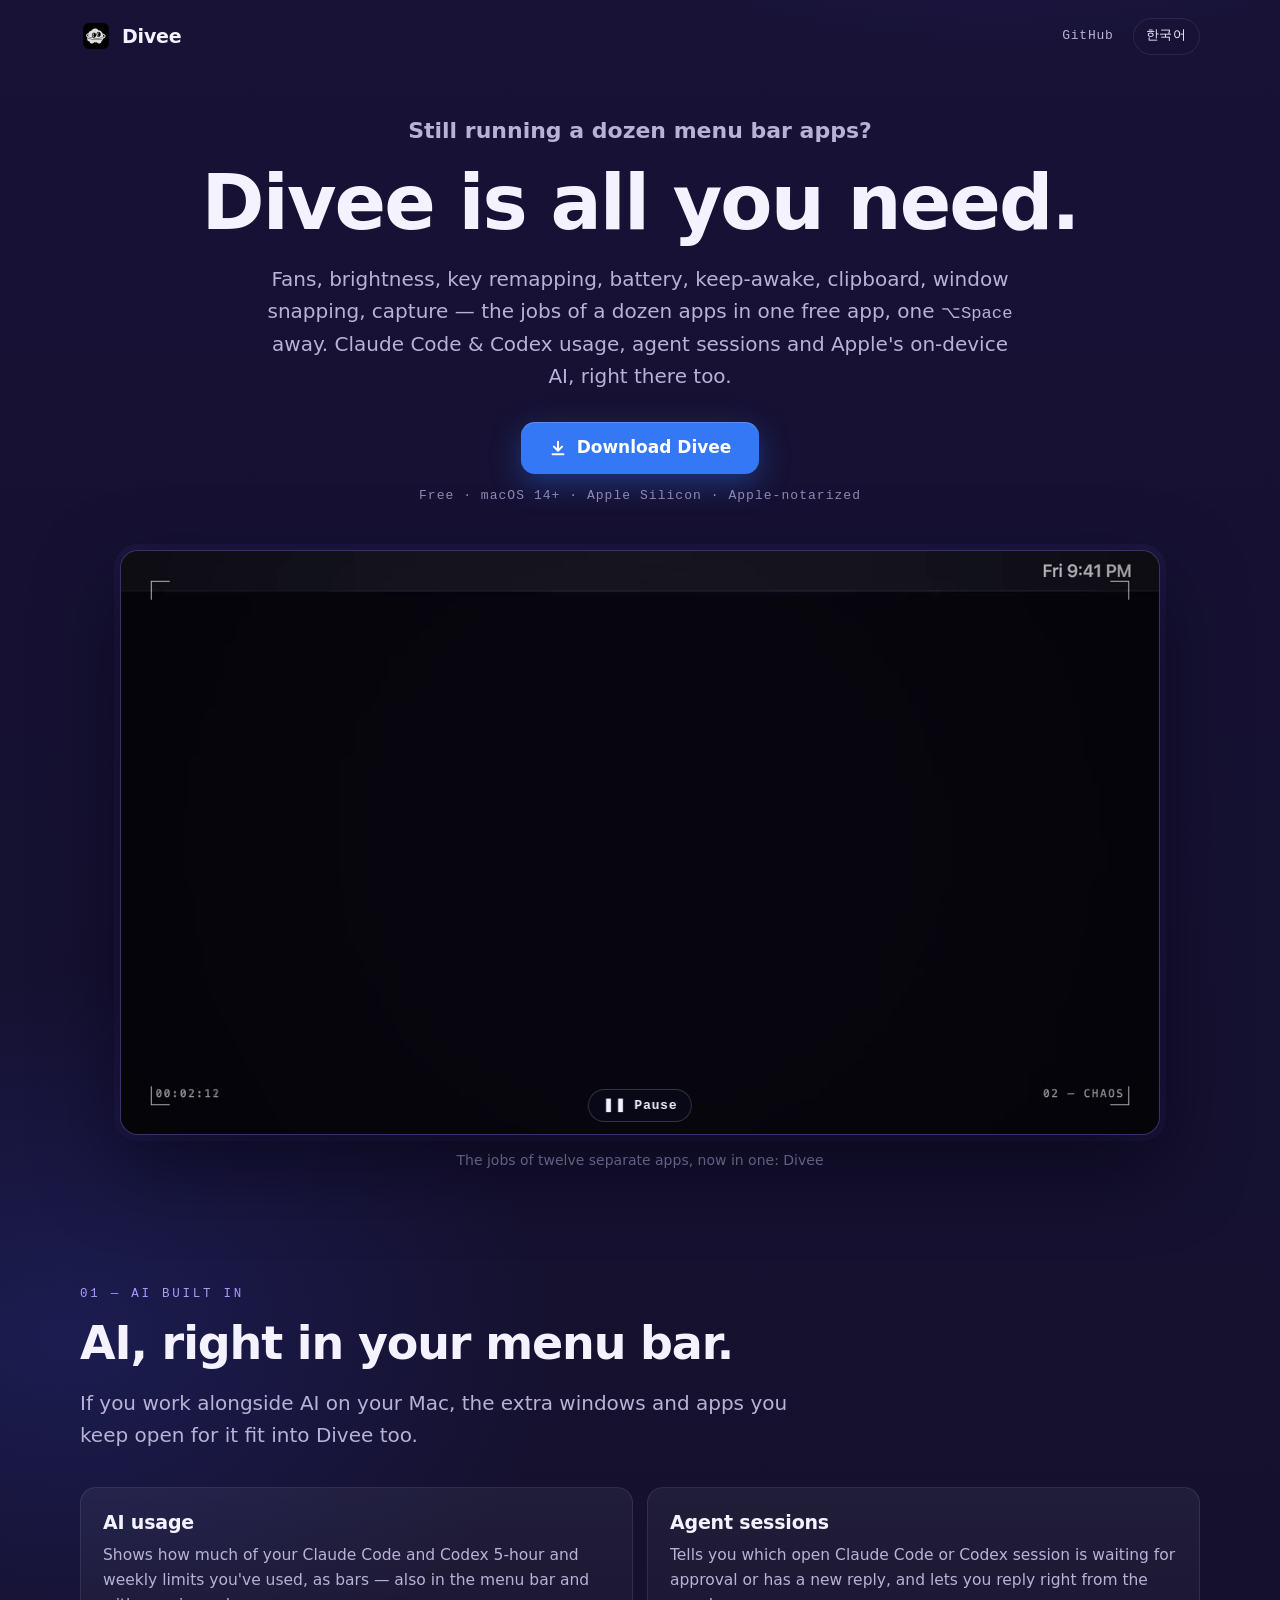
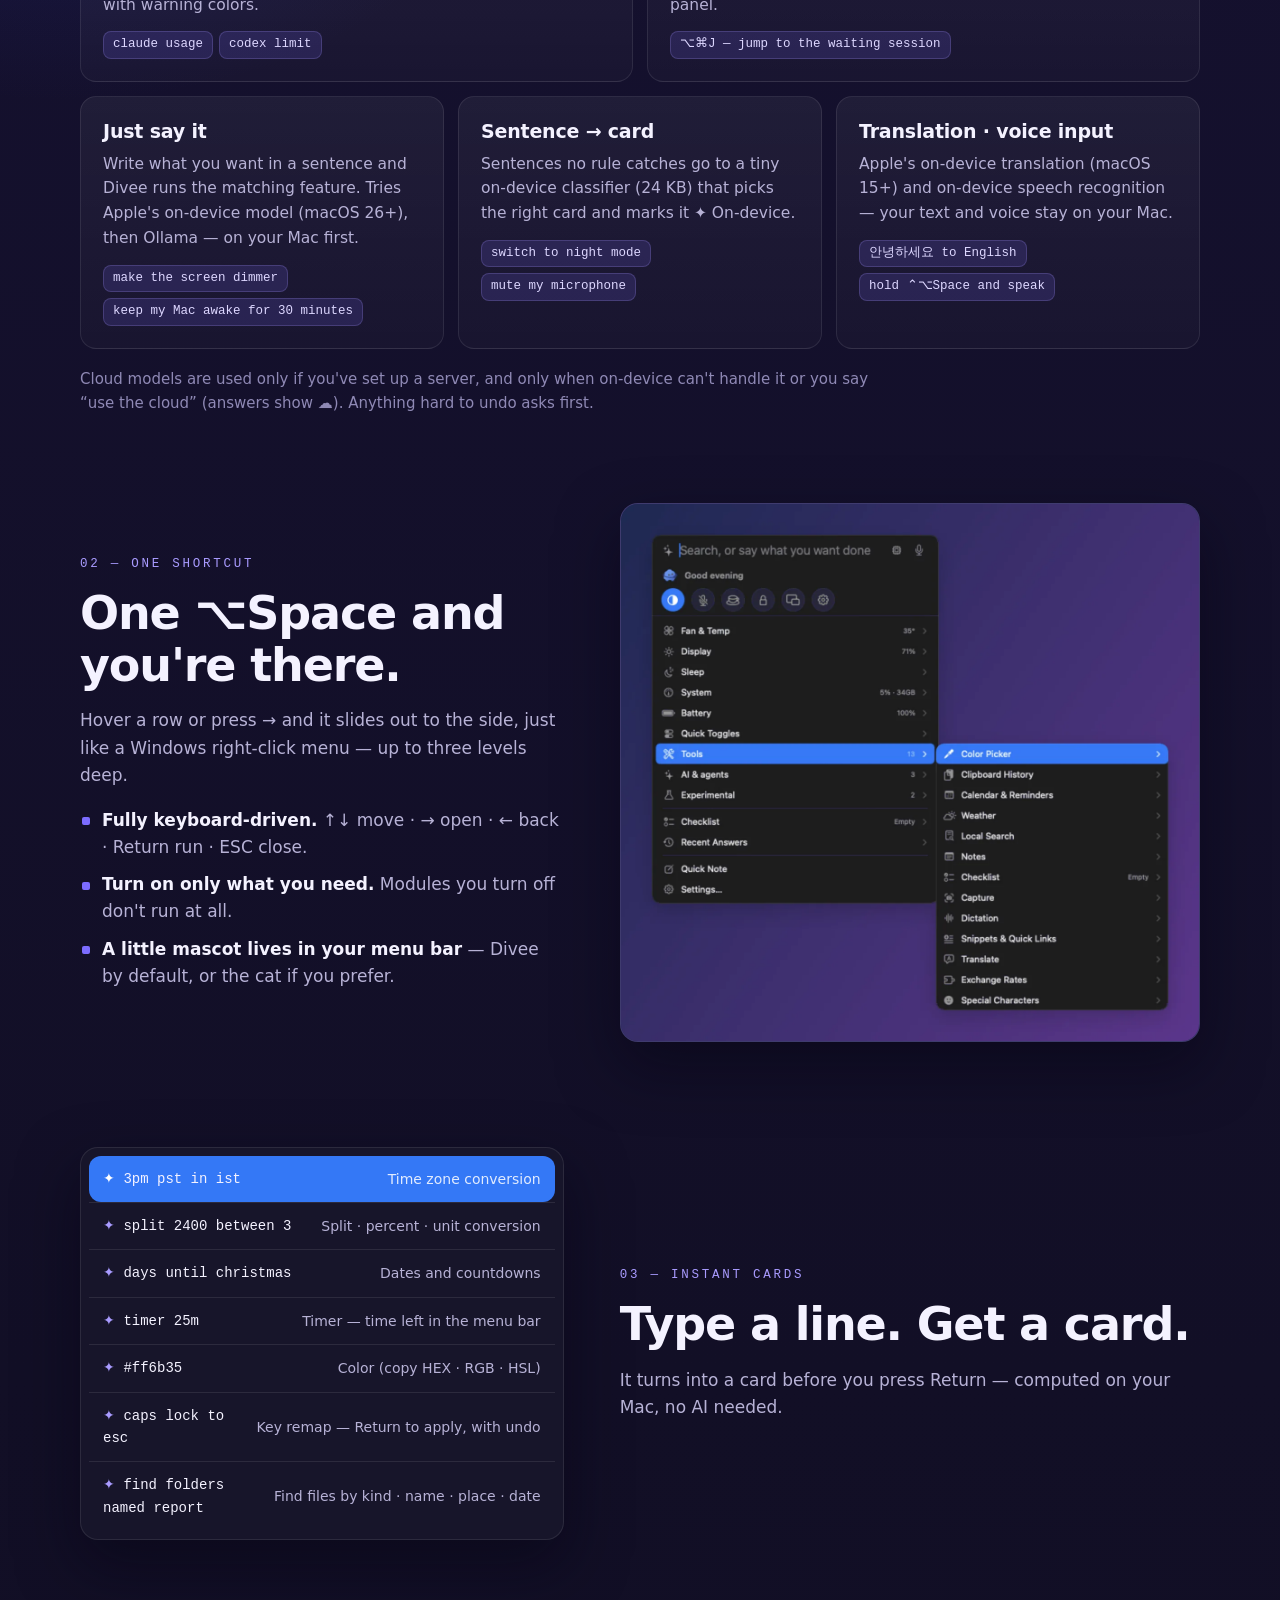
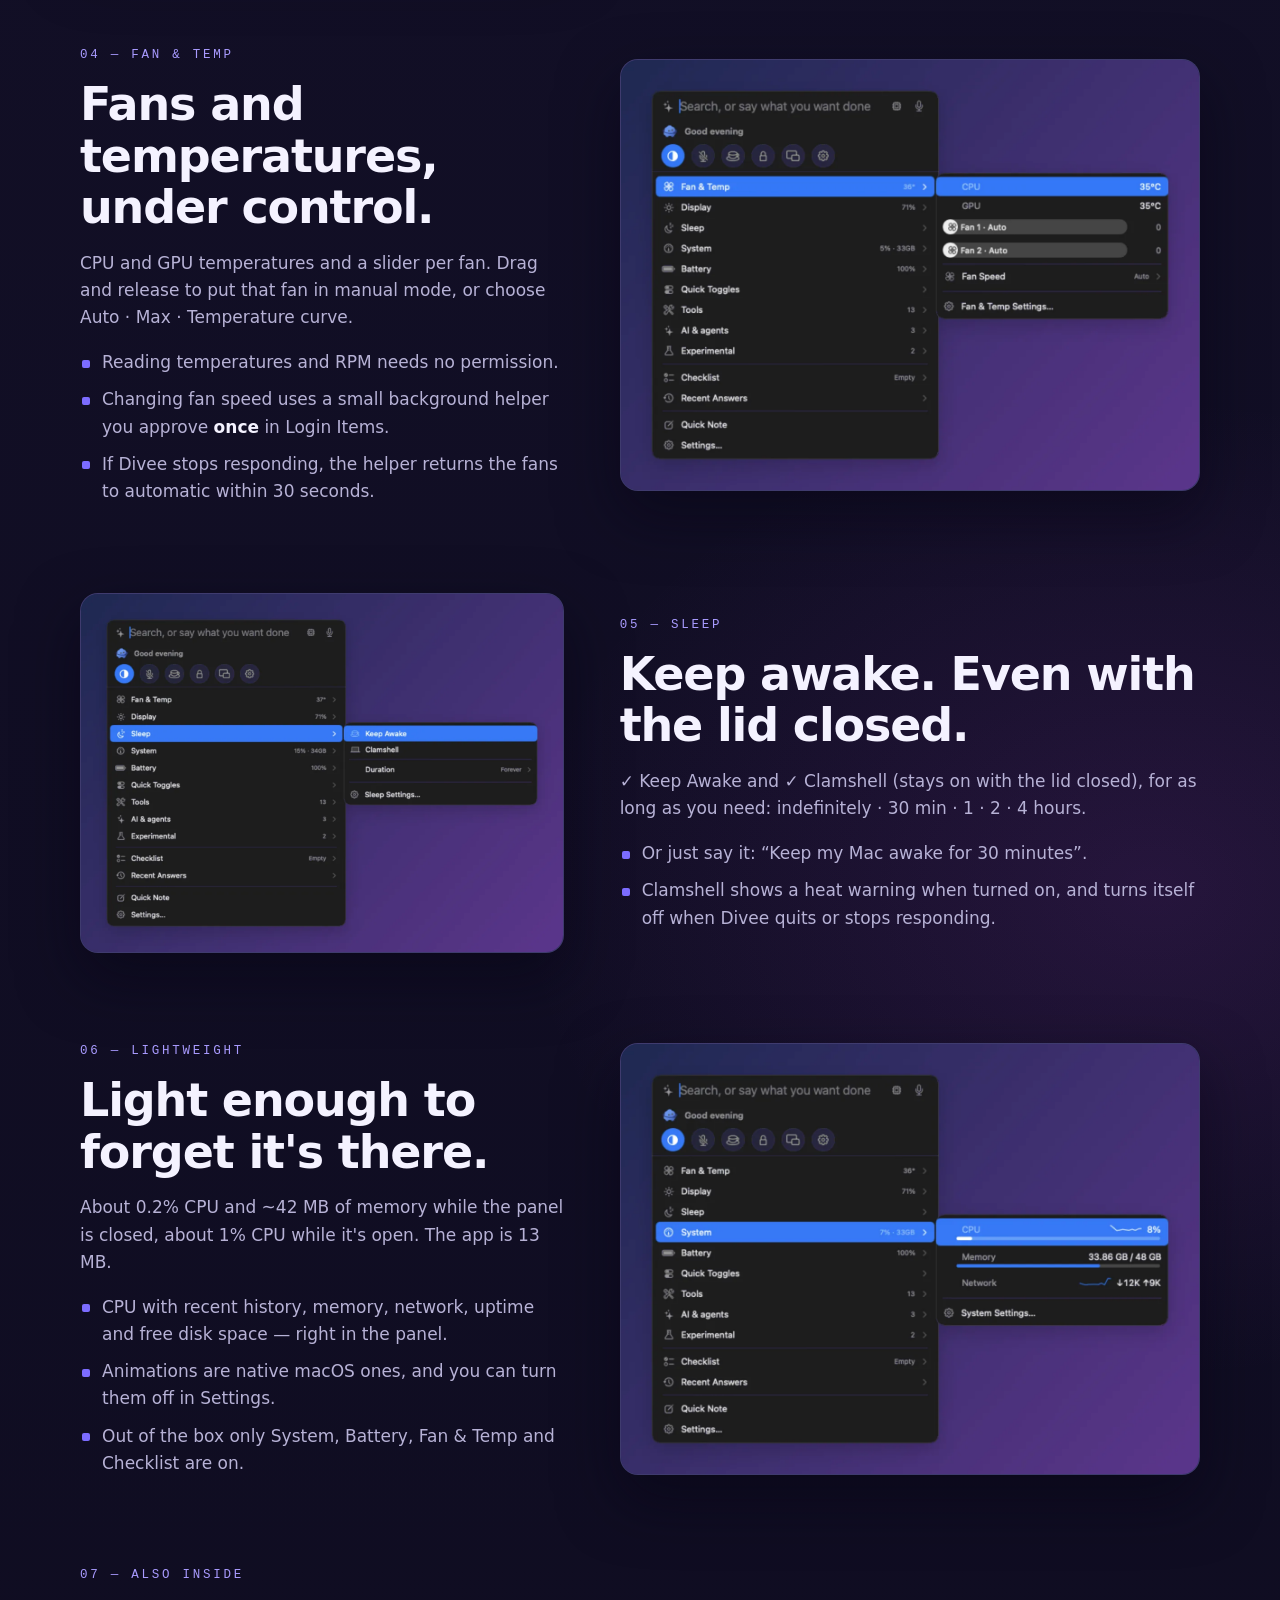
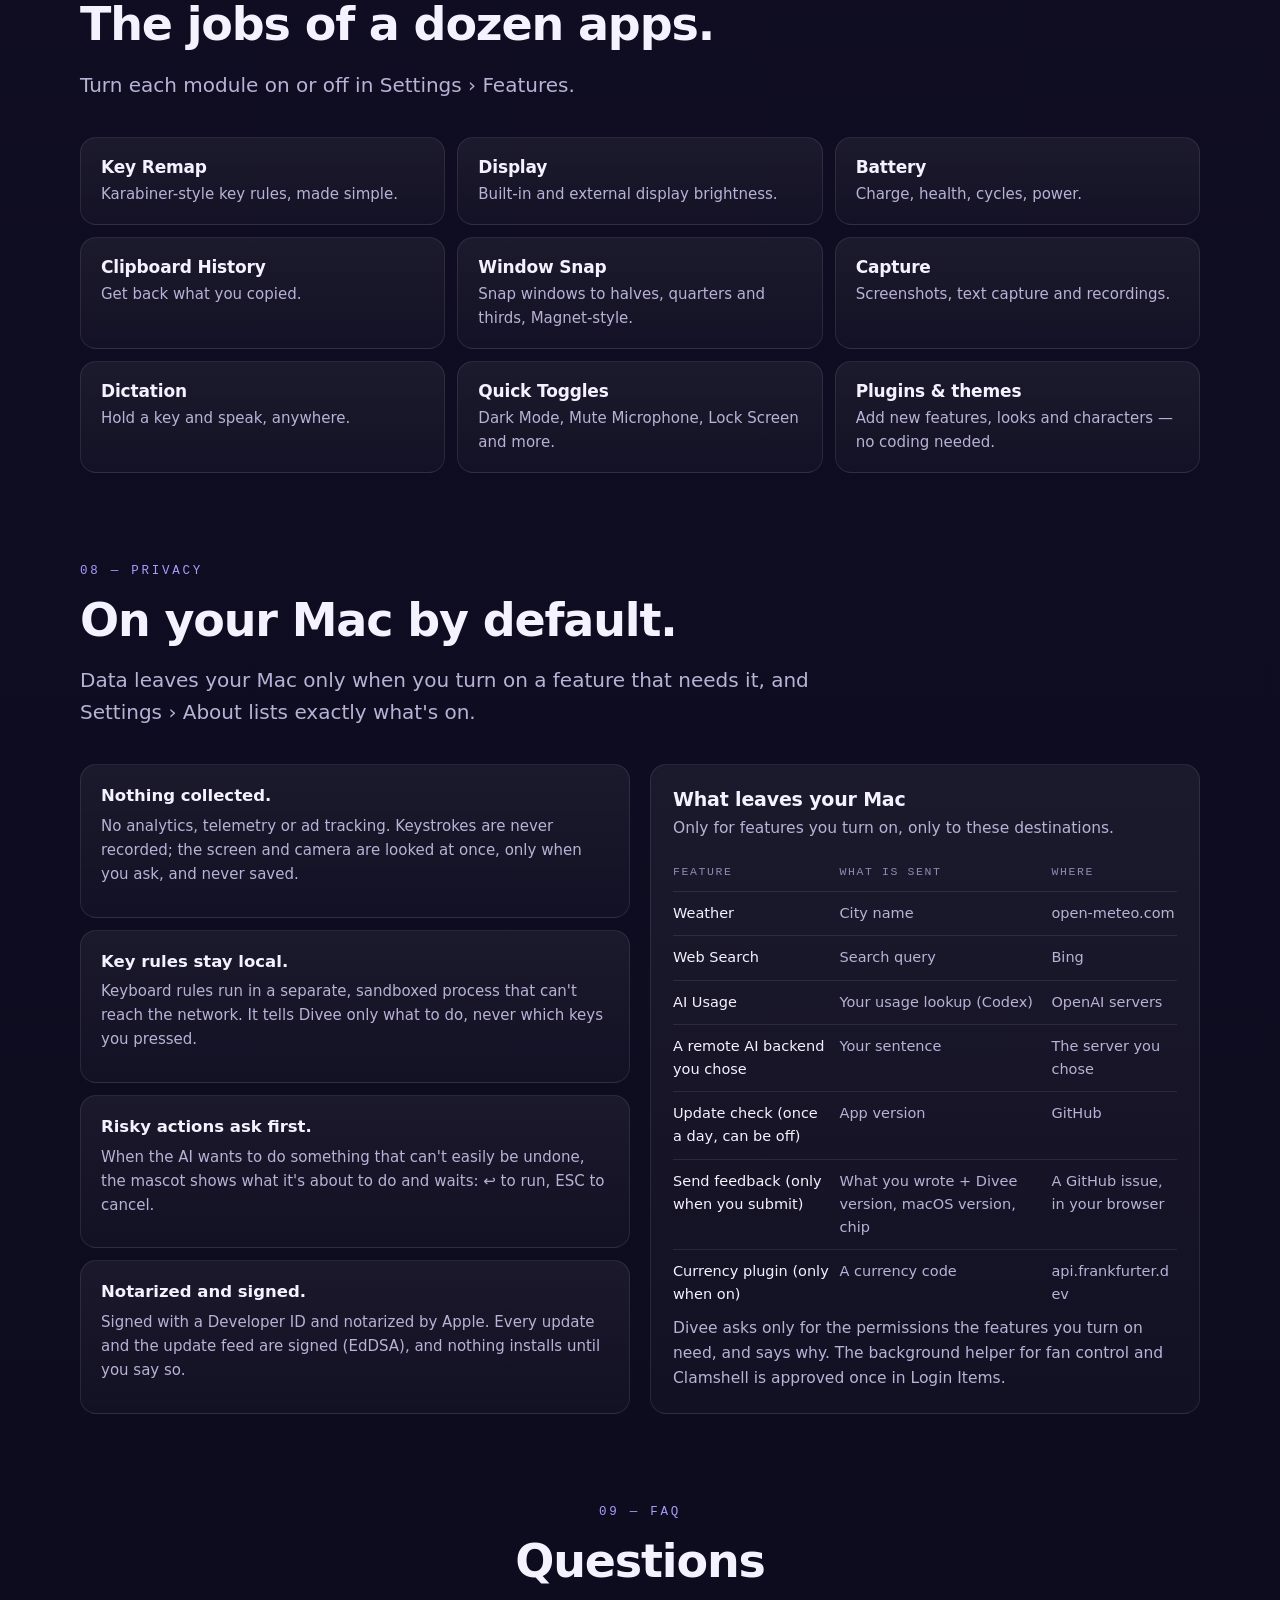
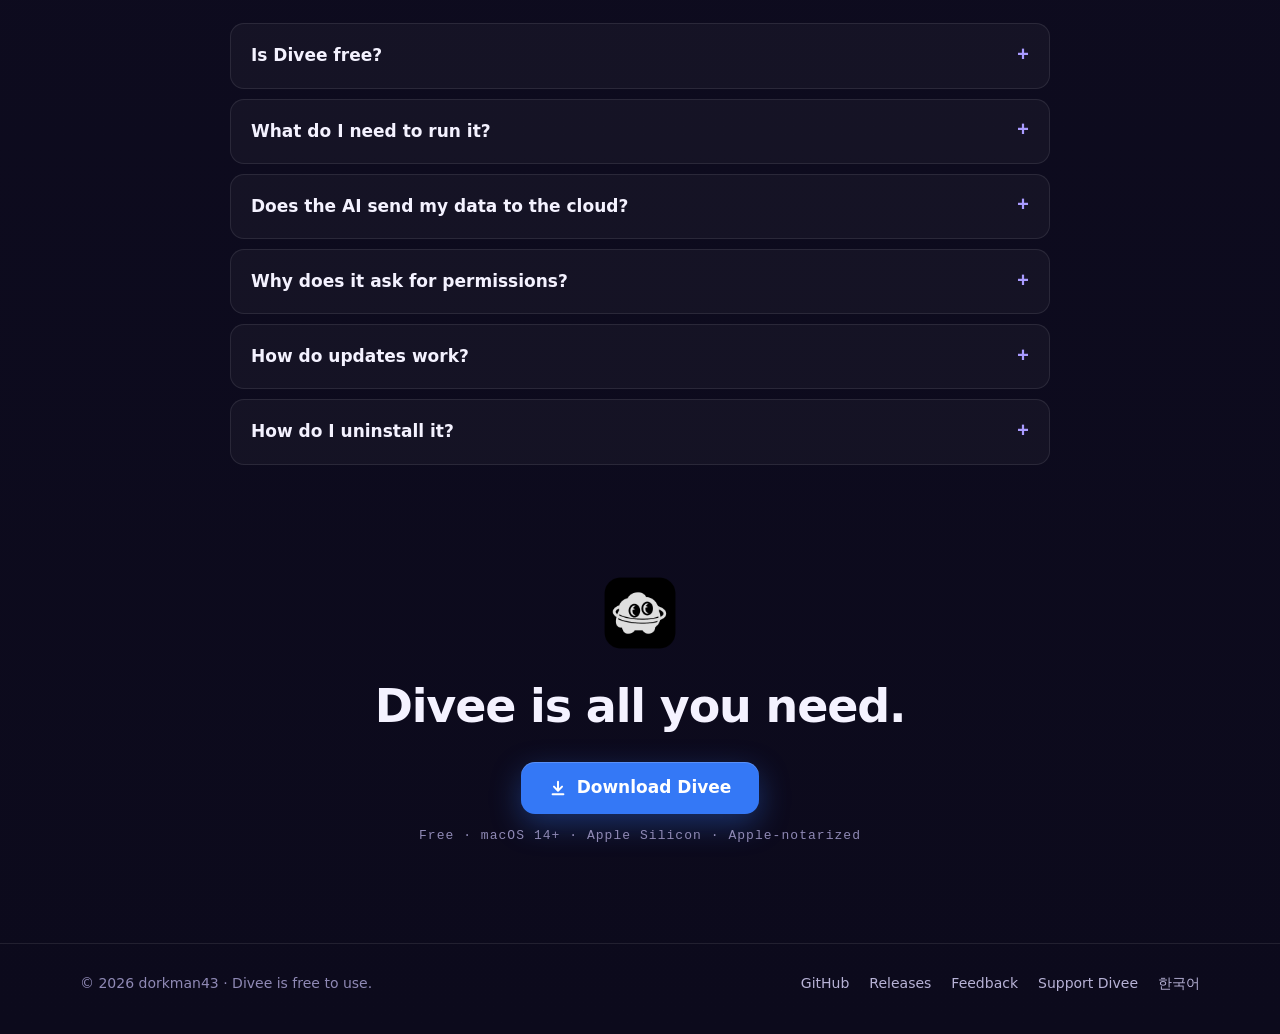
==== commit 81d19519: "footer: Support Divee 후원 링크" ====
--- a/index.html
+++ b/index.html
@@ -330,6 +330,7 @@
       <a href="https://github.com/dorkman43/divee">GitHub</a>
       <a href="https://github.com/dorkman43/divee/releases">Releases</a>
       <a href="https://github.com/dorkman43/divee/issues">Feedback</a>
+      <a href="https://pay.devdive.ai/checkout/buy/dbd26817-d019-4404-b052-c1ff8ce8ae5d">Support Divee</a>
       <a href="ko/" hreflang="ko" lang="ko">한국어</a>
     </nav>
   </div>
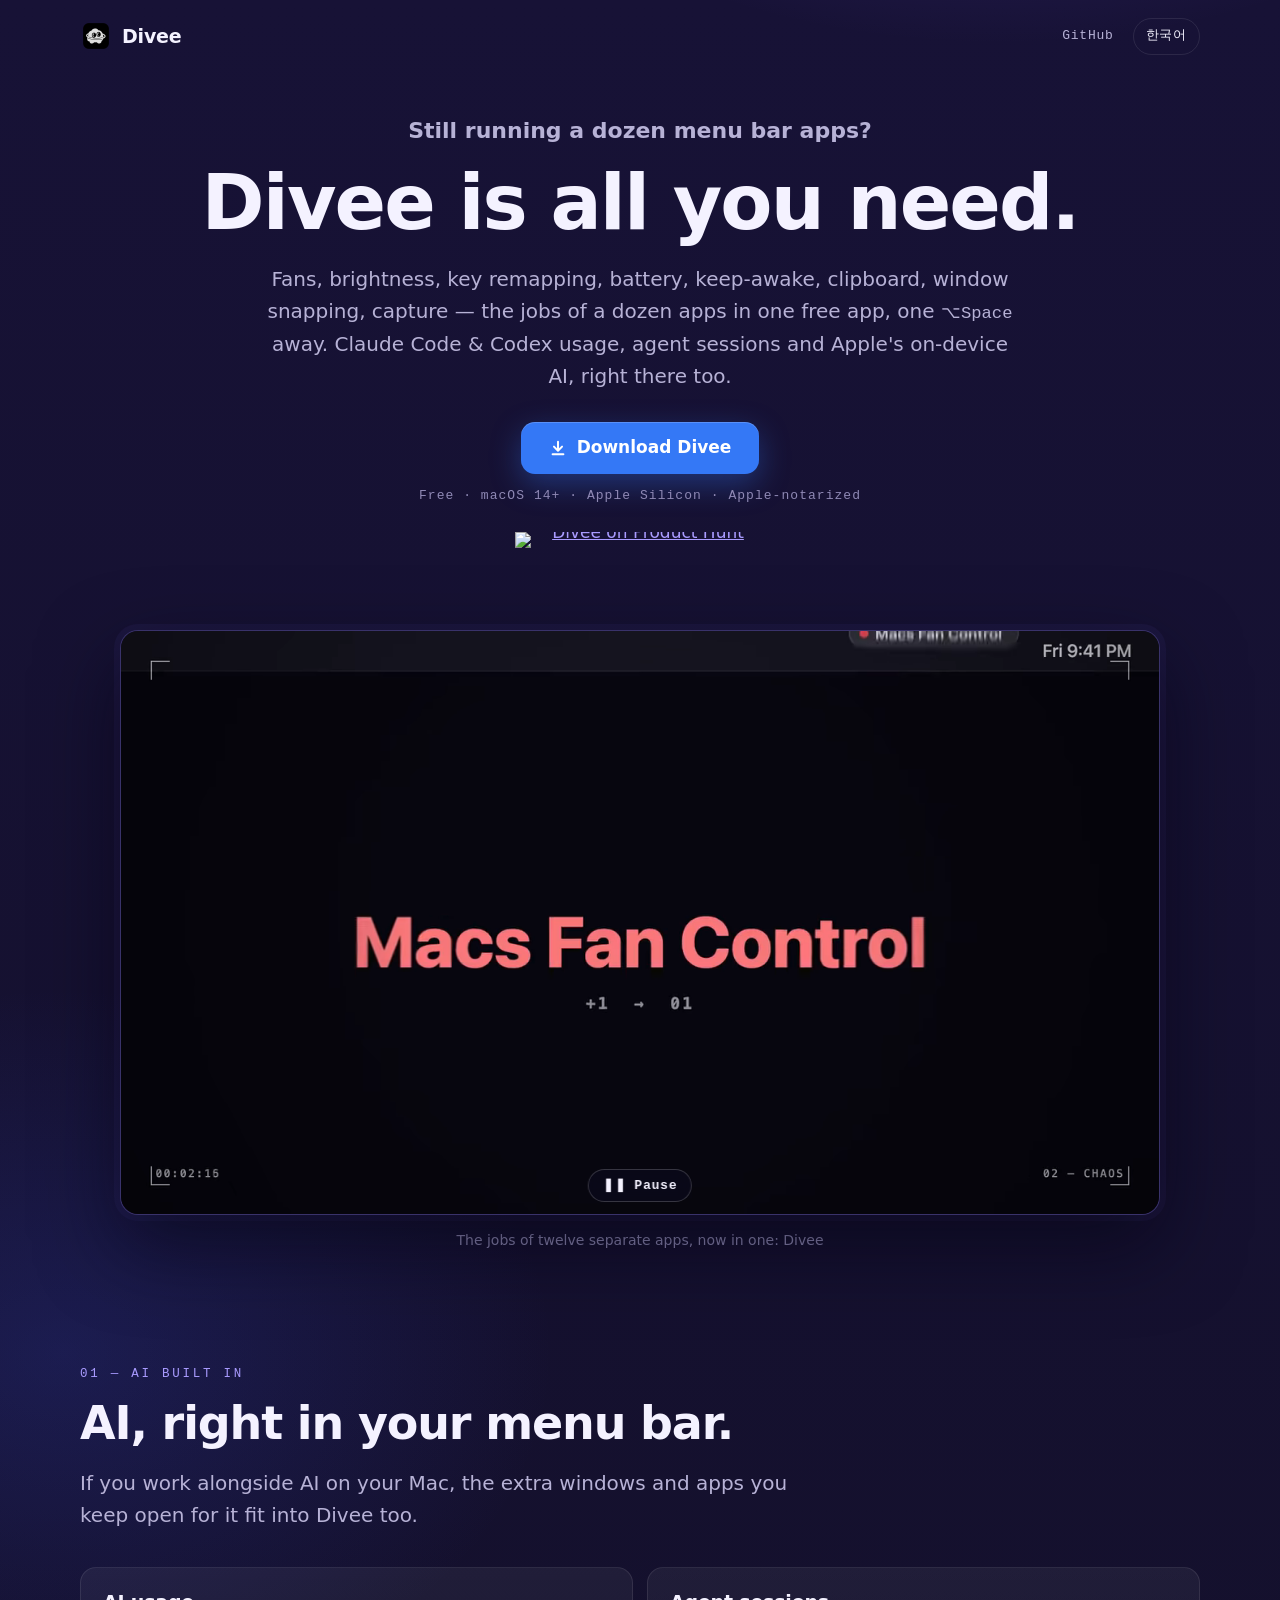
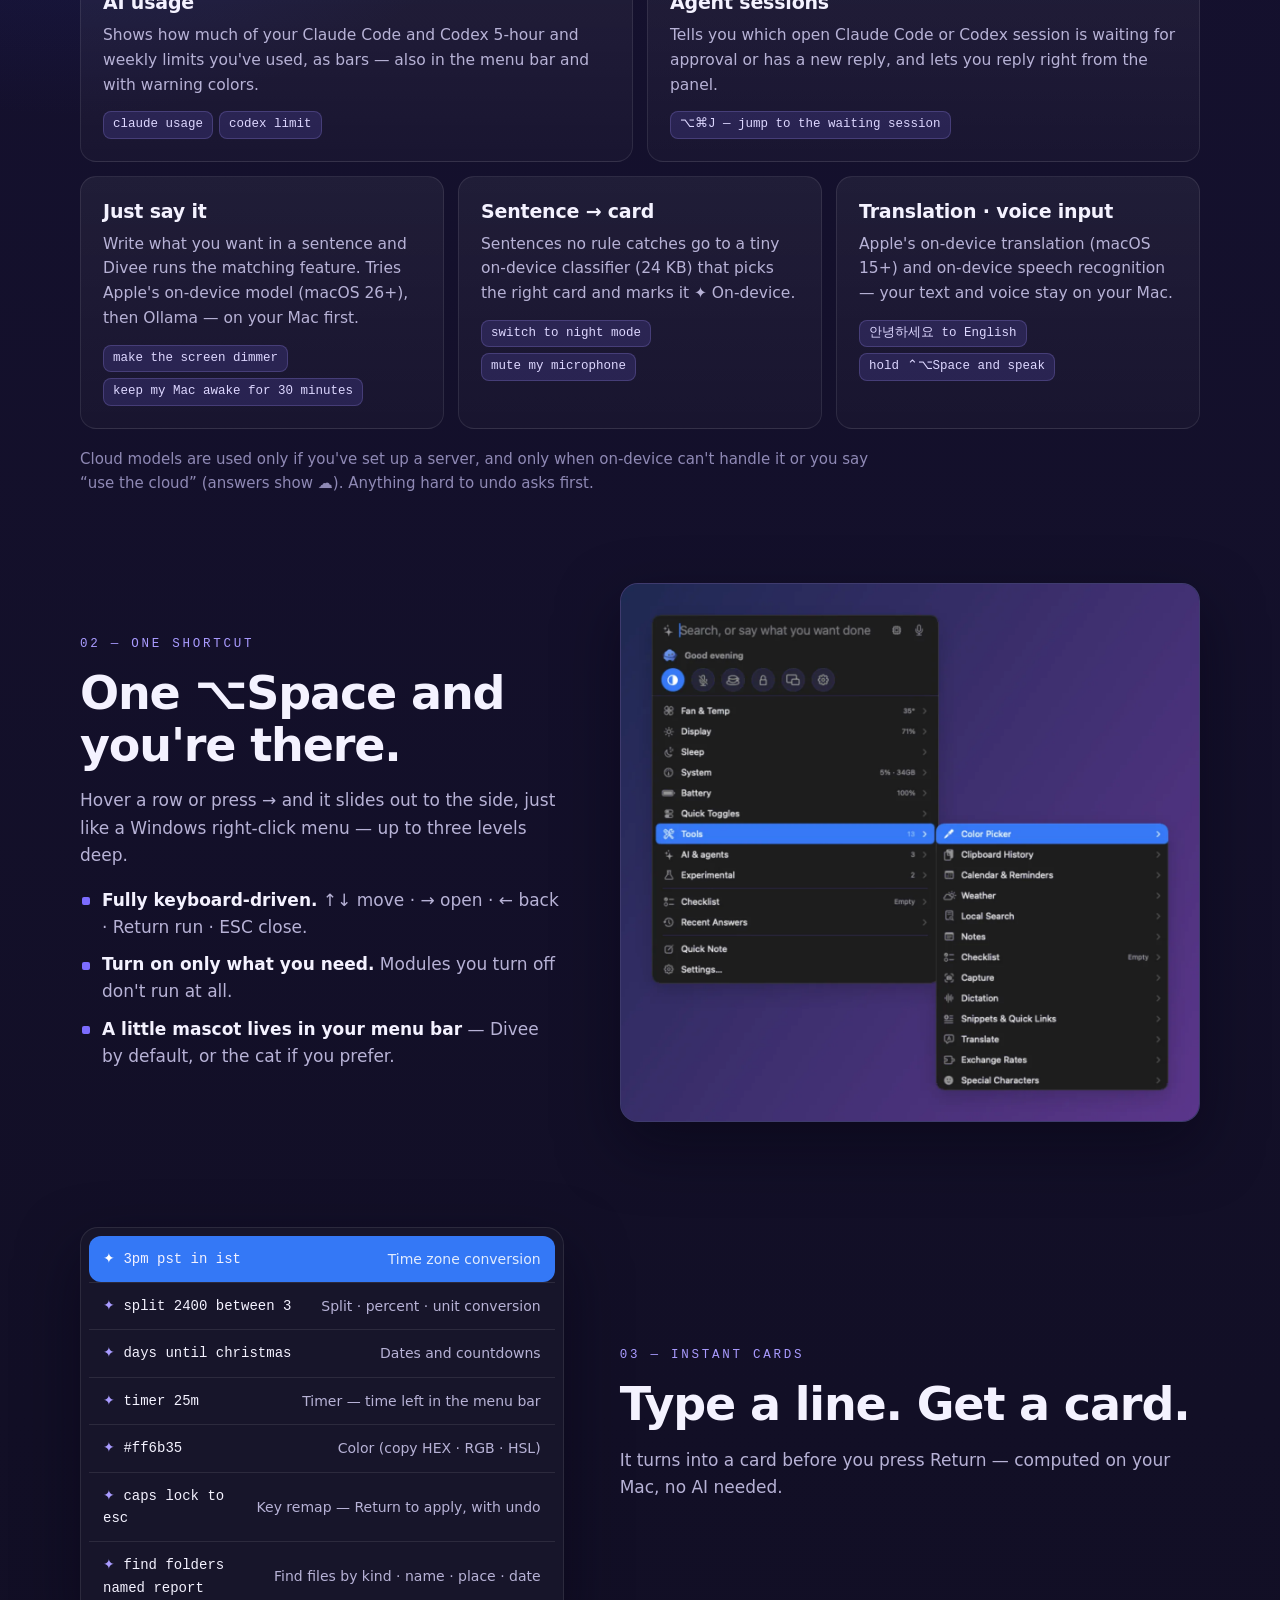
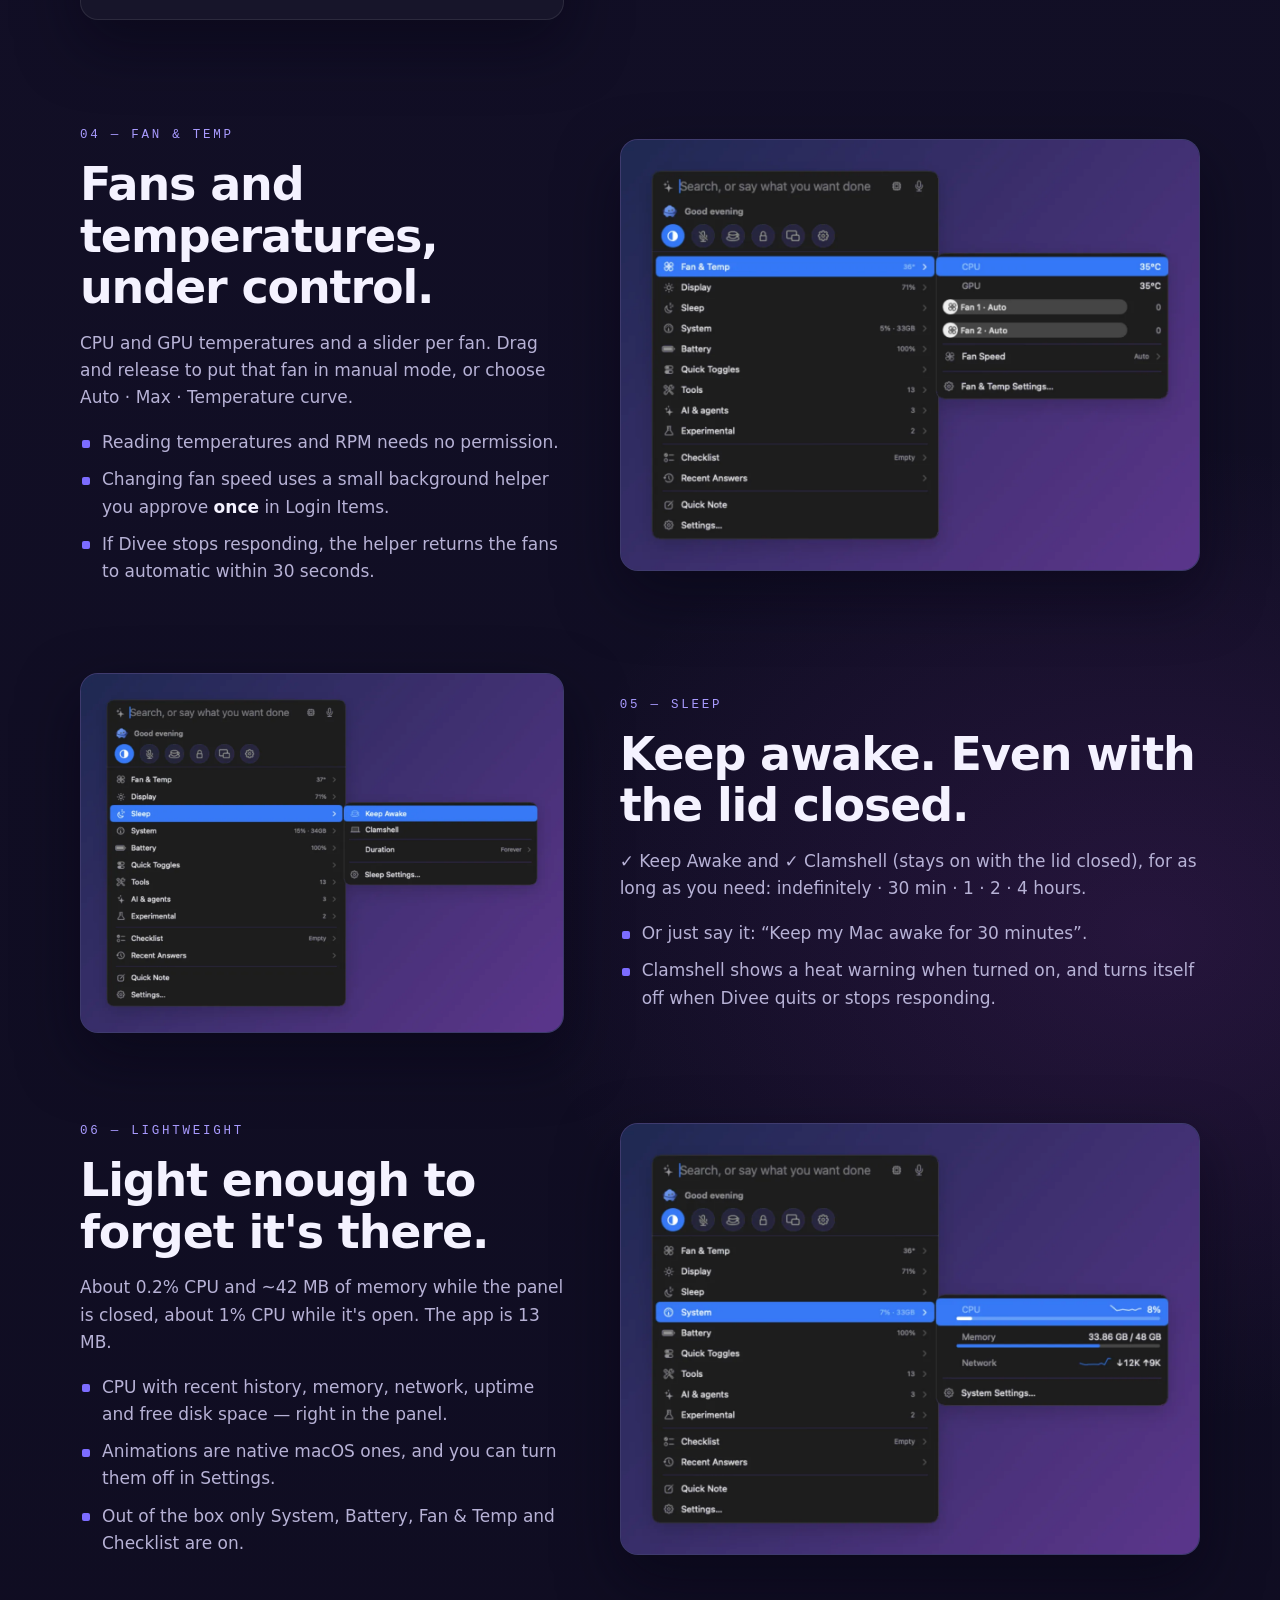
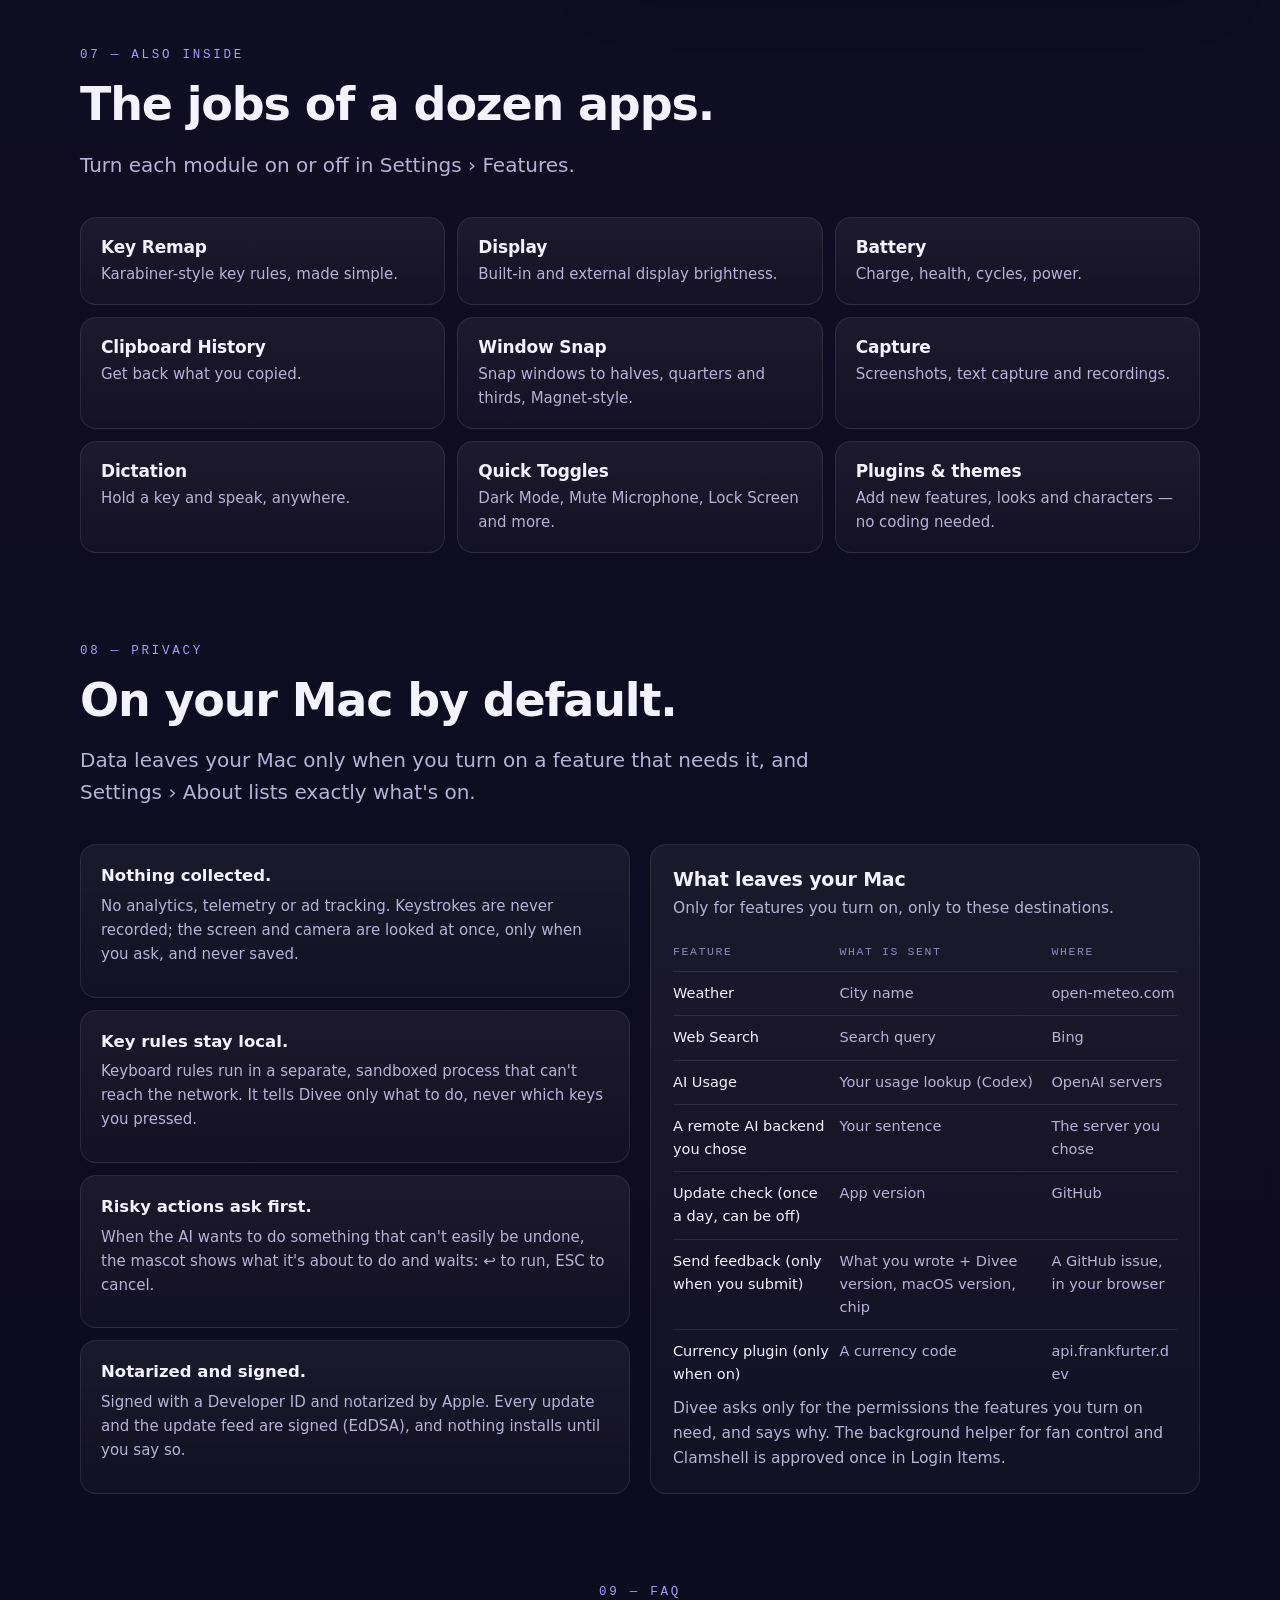
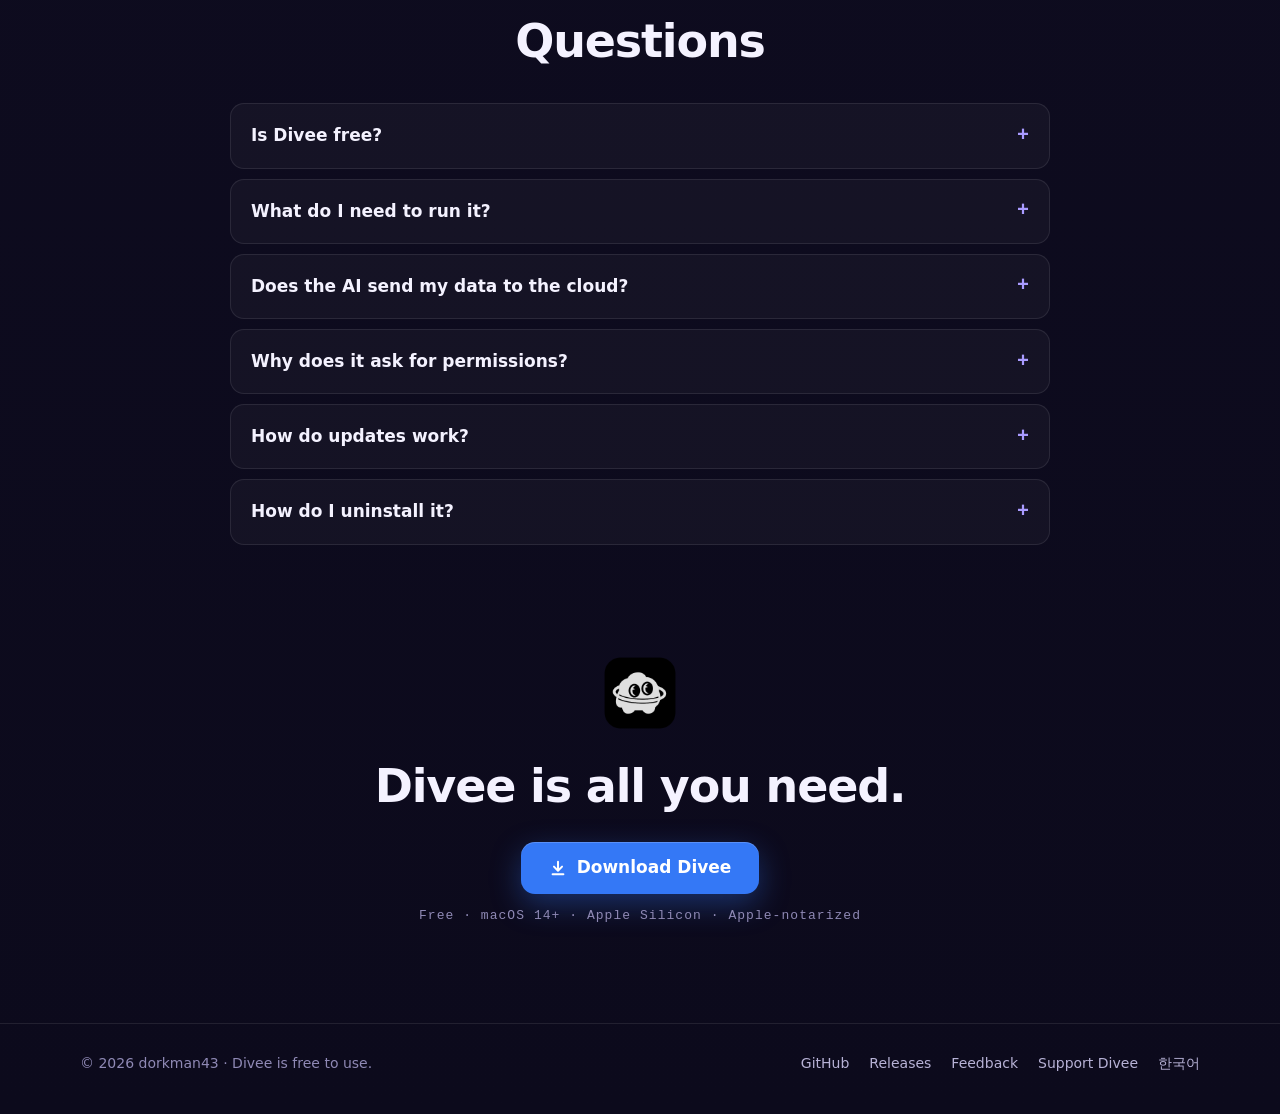
==== commit f166b96c: "Add Product Hunt badge to hero (en + ko)" ====
--- a/index.html
+++ b/index.html
@@ -59,6 +59,7 @@
           Download Divee
         </a>
         <p class="note">Free · macOS 14+ · Apple Silicon · Apple-notarized</p>
+        <a class="ph-badge" href="https://www.producthunt.com/products/divee?embed=true&amp;utm_source=badge-featured&amp;utm_medium=badge&amp;utm_campaign=badge-divee" target="_blank" rel="noopener noreferrer"><img alt="Divee on Product Hunt" width="250" height="54" src="https://api.producthunt.com/widgets/embed-image/v1/featured.svg?post_id=1276066&amp;theme=dark"></a>
       </div>
 
       <div class="reel">
--- a/assets/style.css
+++ b/assets/style.css
@@ -331,3 +331,6 @@
 
 /* Korean: wide tracking on mono labels splits Hangul syllables apart */
 :lang(ko) .label, :lang(ko) .note { letter-spacing: 0.06em; }
+
+.ph-badge { display: inline-block; margin-top: 14px; line-height: 0; }
+.ph-badge img { max-width: 100%; height: auto; }
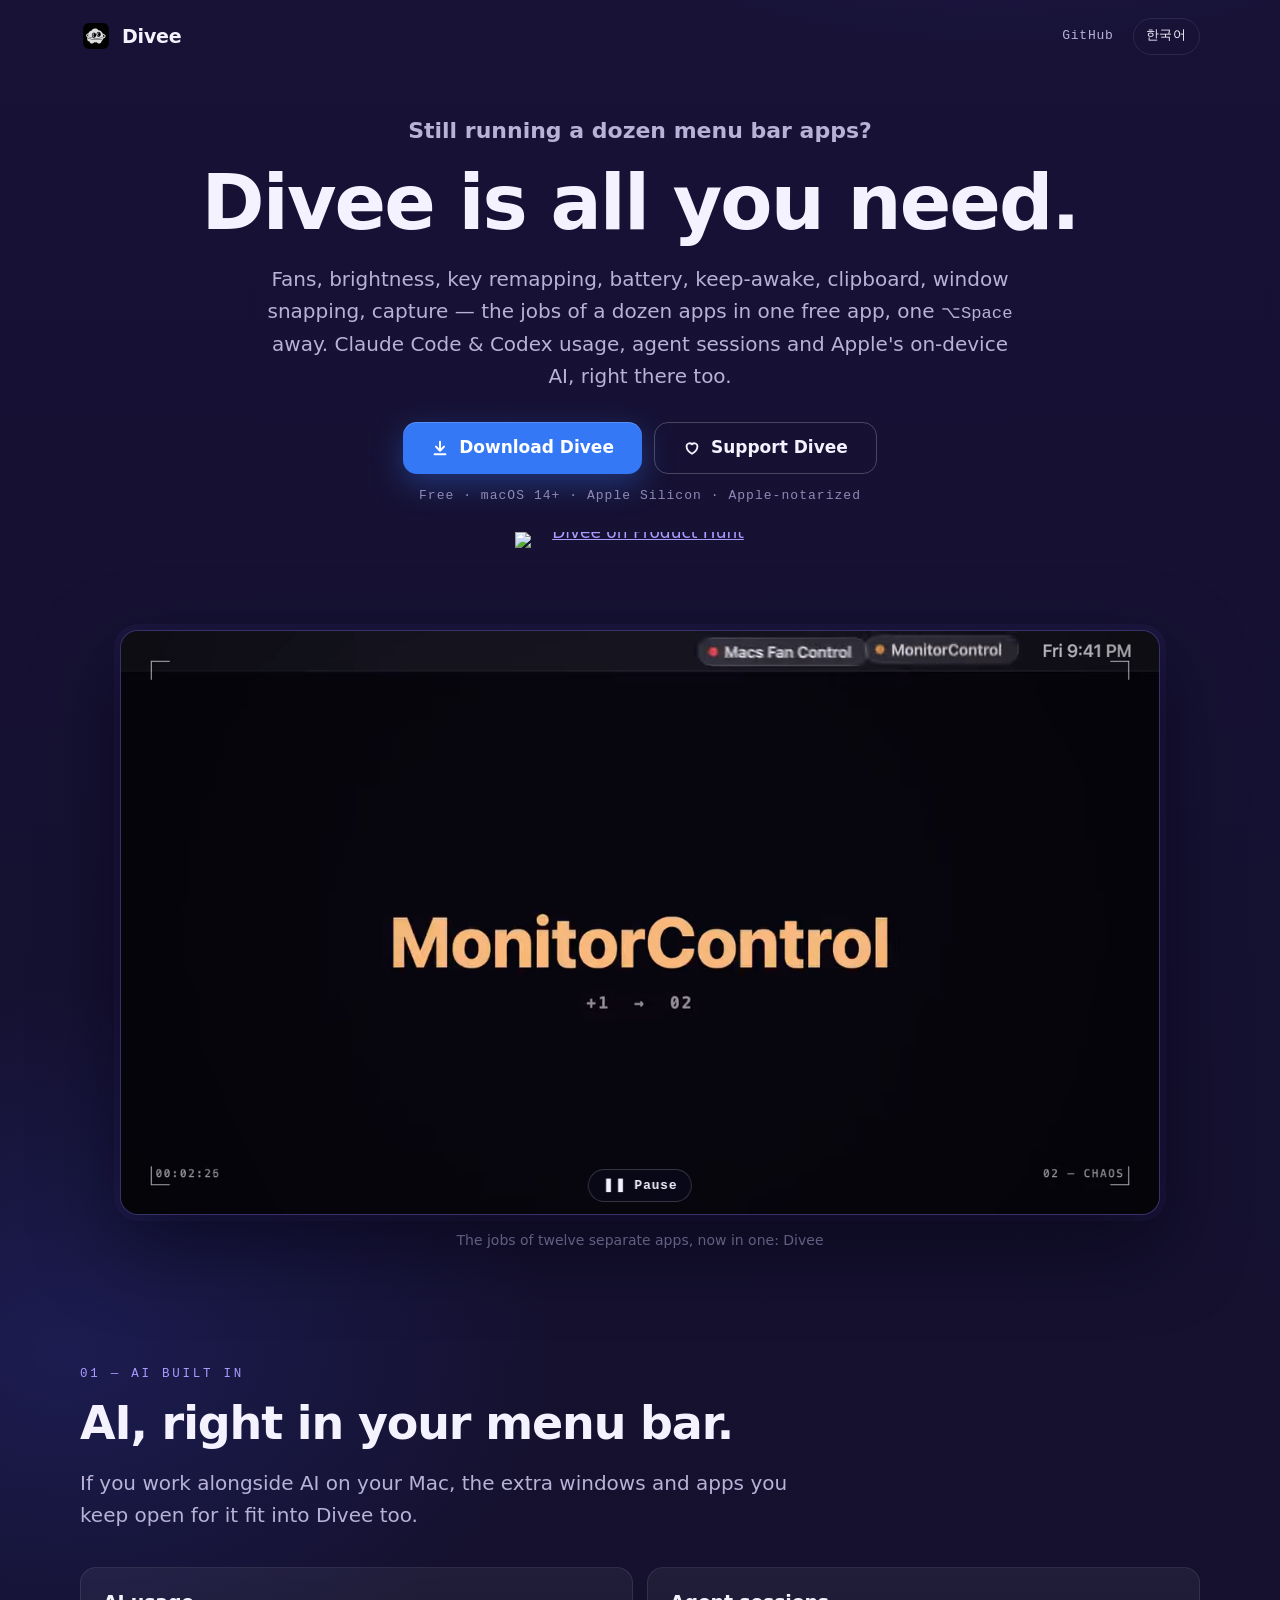
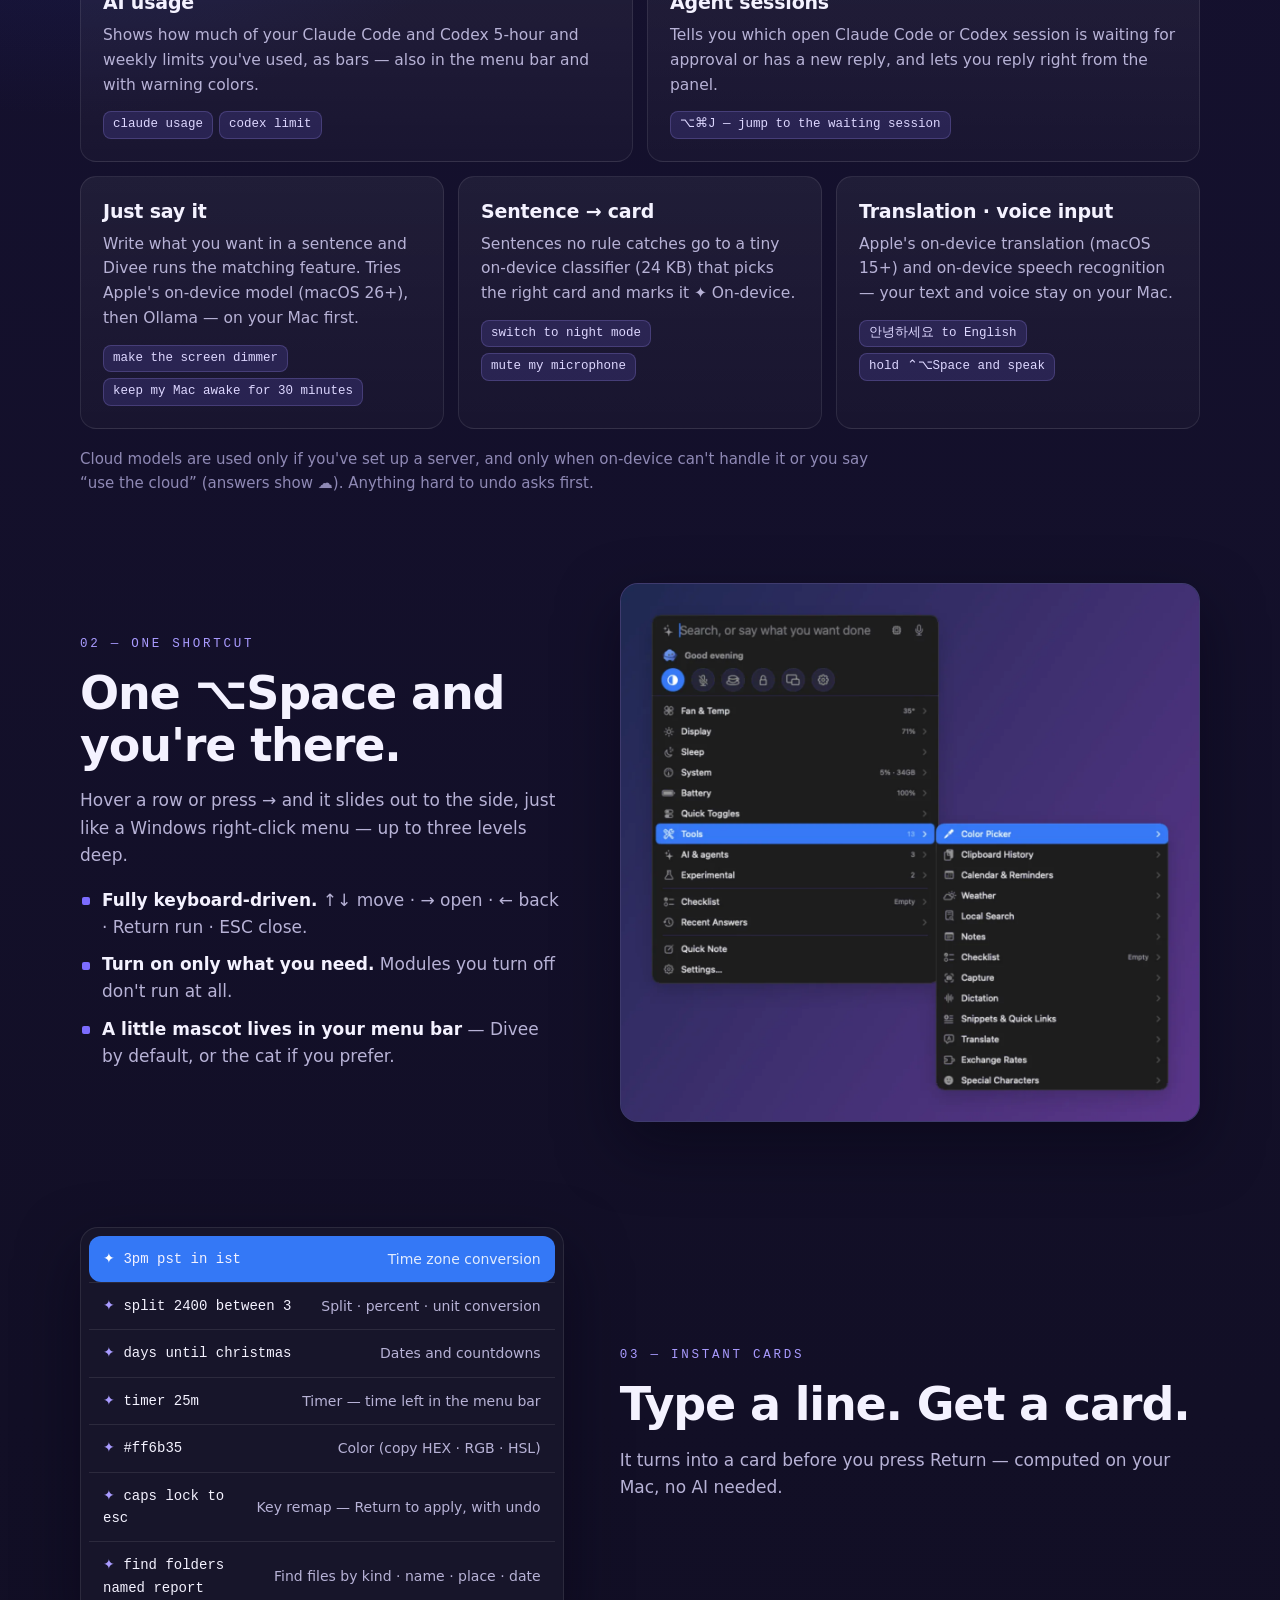
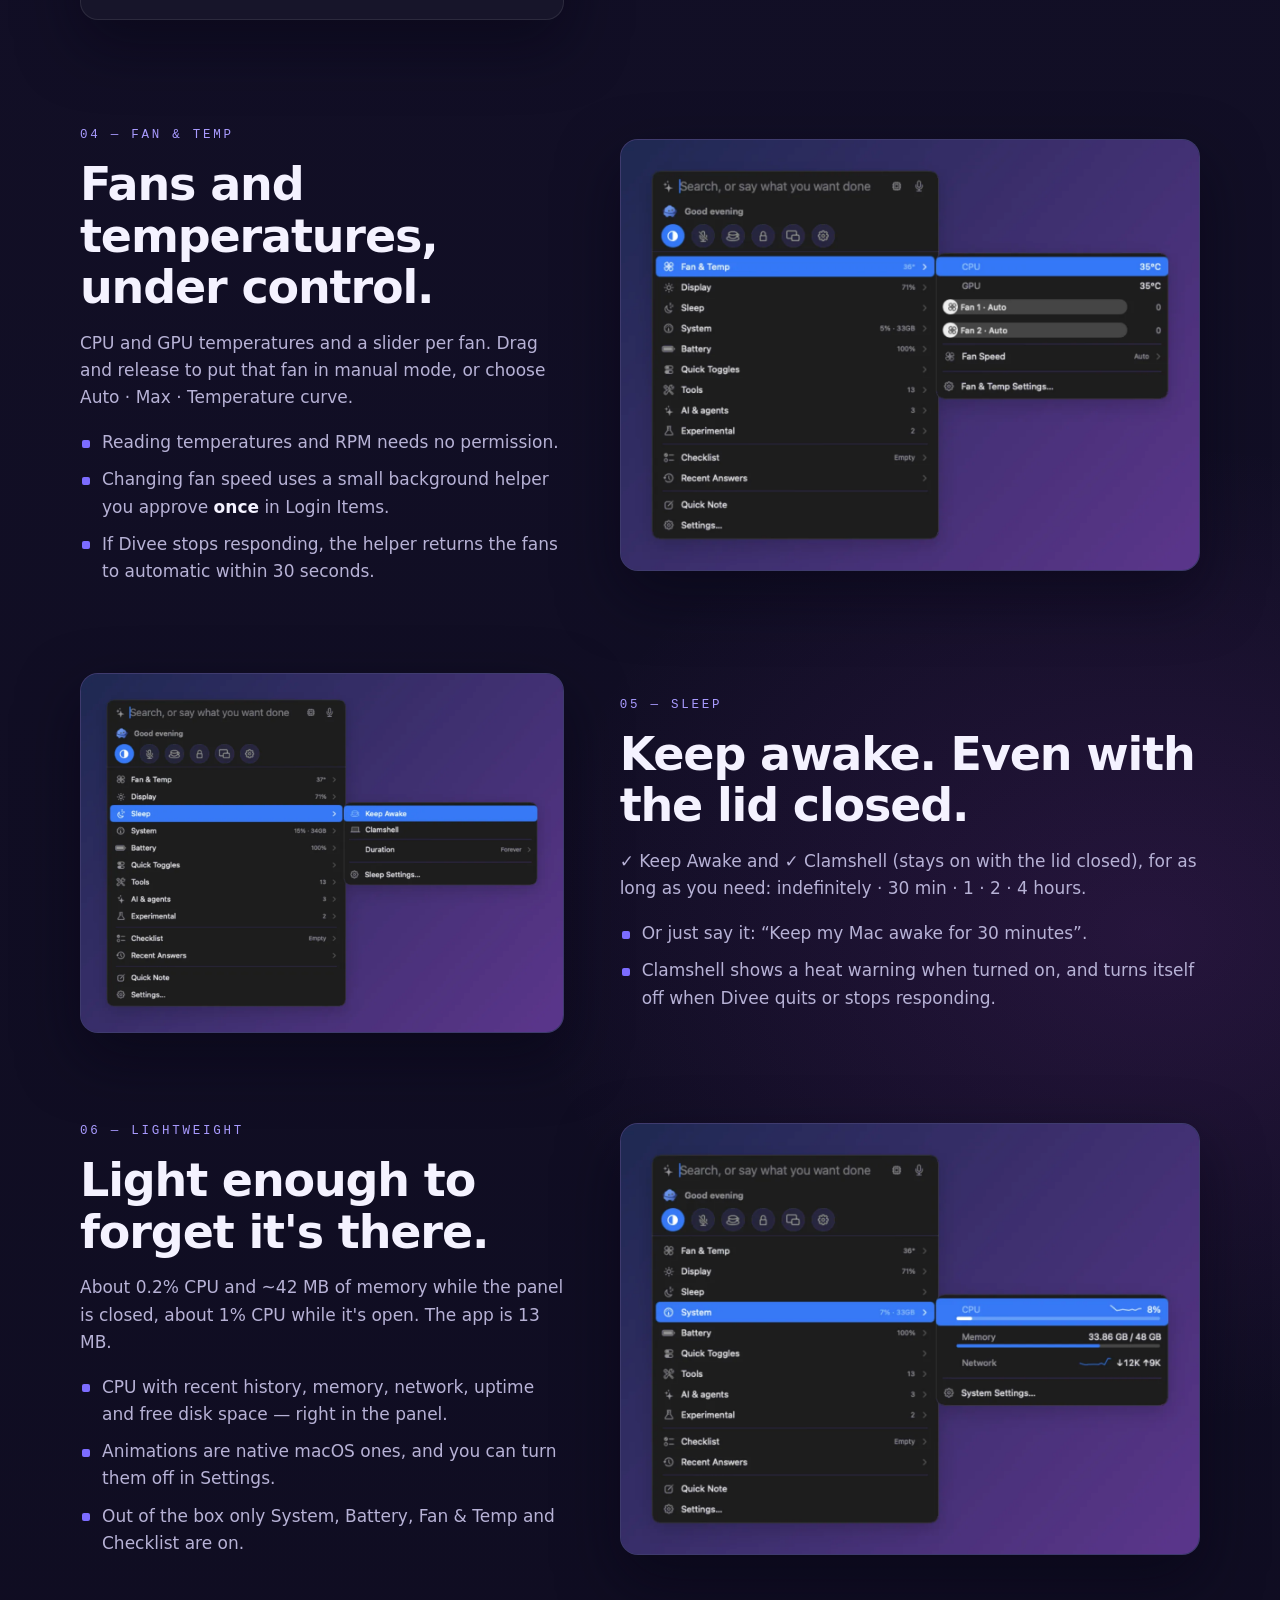
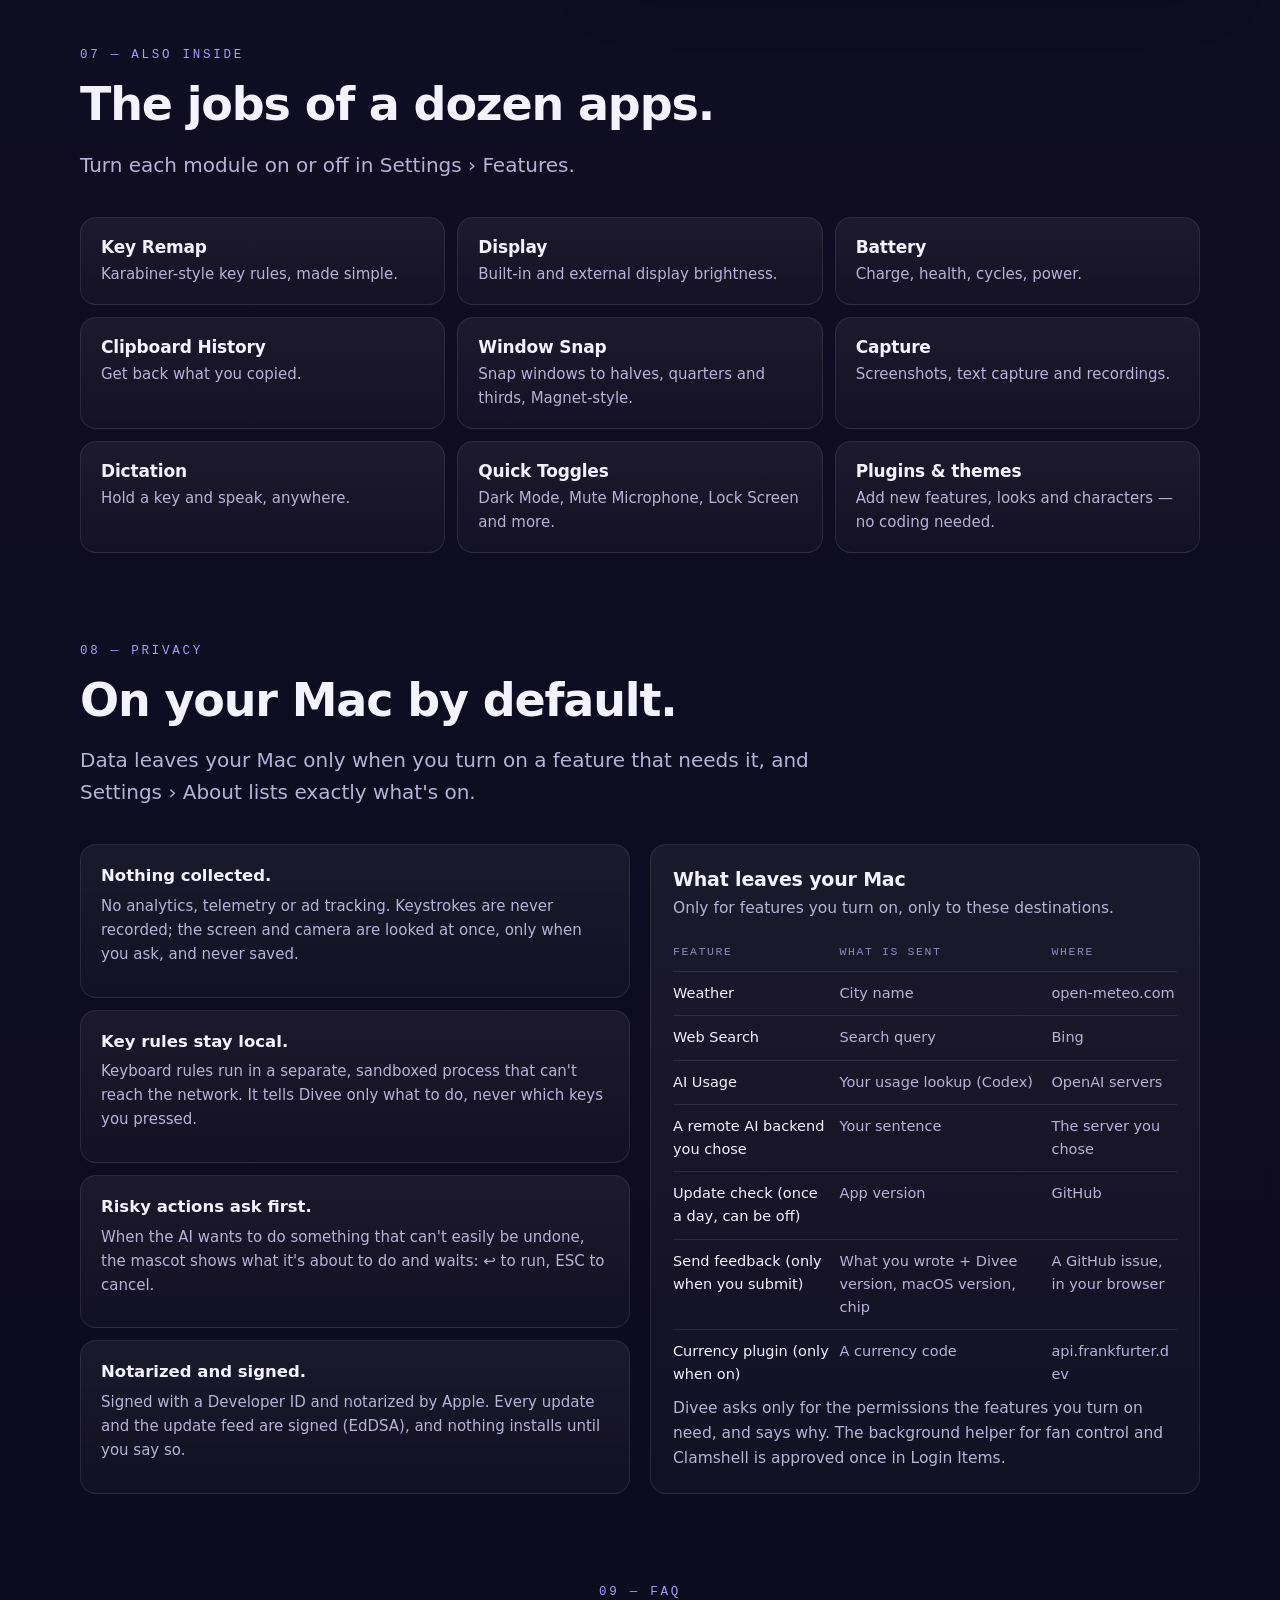
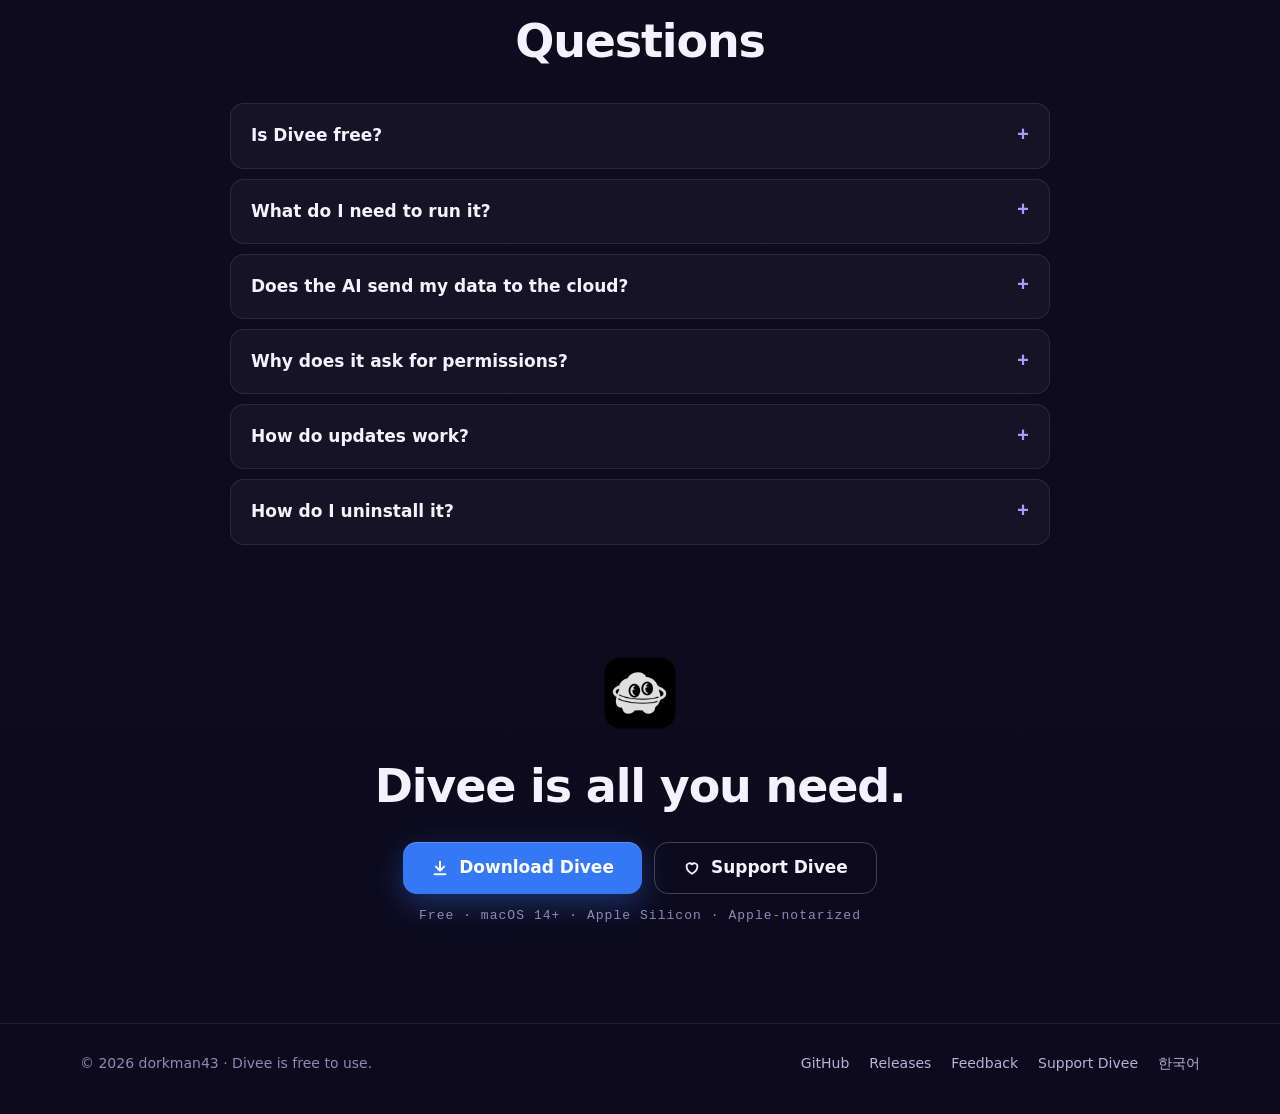
==== commit a19f0523: "hero/final CTA: 다운로드 옆 Support Divee 버튼" ====
--- a/index.html
+++ b/index.html
@@ -54,10 +54,16 @@
       <h1 id="hero-title">Divee is all you need.</h1>
       <p class="lede">Fans, brightness, key remapping, battery, keep-awake, clipboard, window snapping, capture — the jobs of a dozen apps in one free app, one <kbd>⌥Space</kbd> away. Claude Code &amp; Codex usage, agent sessions and Apple's on-device AI, right there too.</p>
       <div class="cta">
-        <a class="btn" href="https://github.com/dorkman43/divee/releases/latest/download/Divee.dmg">
-          <svg viewBox="0 0 20 20" fill="none" stroke="currentColor" stroke-width="2.2" stroke-linecap="round" stroke-linejoin="round" aria-hidden="true"><path d="M10 3v10M5.5 8.5 10 13l4.5-4.5M4 17h12"/></svg>
-          Download Divee
-        </a>
+        <div class="cta-row">
+          <a class="btn" href="https://github.com/dorkman43/divee/releases/latest/download/Divee.dmg">
+            <svg viewBox="0 0 20 20" fill="none" stroke="currentColor" stroke-width="2.2" stroke-linecap="round" stroke-linejoin="round" aria-hidden="true"><path d="M10 3v10M5.5 8.5 10 13l4.5-4.5M4 17h12"/></svg>
+            Download Divee
+          </a>
+          <a class="btn btn-ghost" href="https://pay.devdive.ai/checkout/buy/dbd26817-d019-4404-b052-c1ff8ce8ae5d" target="_blank" rel="noopener">
+            <svg viewBox="0 0 20 20" fill="none" stroke="currentColor" stroke-width="2" stroke-linecap="round" stroke-linejoin="round" aria-hidden="true"><path d="M10 16.5s-6-3.6-6-8.1A3.4 3.4 0 0 1 10 6a3.4 3.4 0 0 1 6 2.4c0 4.5-6 8.1-6 8.1z"/></svg>
+            Support Divee
+          </a>
+        </div>
         <p class="note">Free · macOS 14+ · Apple Silicon · Apple-notarized</p>
         <a class="ph-badge" href="https://www.producthunt.com/products/divee?embed=true&amp;utm_source=badge-featured&amp;utm_medium=badge&amp;utm_campaign=badge-divee" target="_blank" rel="noopener noreferrer"><img alt="Divee on Product Hunt" width="250" height="54" src="https://api.producthunt.com/widgets/embed-image/v1/featured.svg?post_id=1276066&amp;theme=dark"></a>
       </div>
@@ -313,10 +319,16 @@
       <img src="assets/icon.png" width="88" height="88" loading="lazy" decoding="async" alt="">
       <h2 id="final-title">Divee is all you need.</h2>
       <div class="cta">
-        <a class="btn" href="https://github.com/dorkman43/divee/releases/latest/download/Divee.dmg">
-          <svg viewBox="0 0 20 20" fill="none" stroke="currentColor" stroke-width="2.2" stroke-linecap="round" stroke-linejoin="round" aria-hidden="true"><path d="M10 3v10M5.5 8.5 10 13l4.5-4.5M4 17h12"/></svg>
-          Download Divee
-        </a>
+        <div class="cta-row">
+          <a class="btn" href="https://github.com/dorkman43/divee/releases/latest/download/Divee.dmg">
+            <svg viewBox="0 0 20 20" fill="none" stroke="currentColor" stroke-width="2.2" stroke-linecap="round" stroke-linejoin="round" aria-hidden="true"><path d="M10 3v10M5.5 8.5 10 13l4.5-4.5M4 17h12"/></svg>
+            Download Divee
+          </a>
+          <a class="btn btn-ghost" href="https://pay.devdive.ai/checkout/buy/dbd26817-d019-4404-b052-c1ff8ce8ae5d" target="_blank" rel="noopener">
+            <svg viewBox="0 0 20 20" fill="none" stroke="currentColor" stroke-width="2" stroke-linecap="round" stroke-linejoin="round" aria-hidden="true"><path d="M10 16.5s-6-3.6-6-8.1A3.4 3.4 0 0 1 10 6a3.4 3.4 0 0 1 6 2.4c0 4.5-6 8.1-6 8.1z"/></svg>
+            Support Divee
+          </a>
+        </div>
         <p class="note">Free · macOS 14+ · Apple Silicon · Apple-notarized</p>
       </div>
     </div>
--- a/assets/style.css
+++ b/assets/style.css
@@ -127,6 +127,9 @@
 .btn:hover { background: var(--blue-hover); color: #fff; }
 .btn:active { transform: translateY(1px); }
 .btn svg { width: 18px; height: 18px; flex: none; }
+.cta-row { display: flex; flex-wrap: wrap; justify-content: center; gap: 12px; }
+.btn-ghost { background: transparent; color: var(--text); border: 1px solid rgba(255, 255, 255, 0.22); box-shadow: none; }
+.btn-ghost:hover { background: rgba(255, 255, 255, 0.08); color: var(--text); }
 .note {
   font-family: var(--mono); font-size: 13px; letter-spacing: 0.08em; color: var(--dim); margin: 0;
 }
